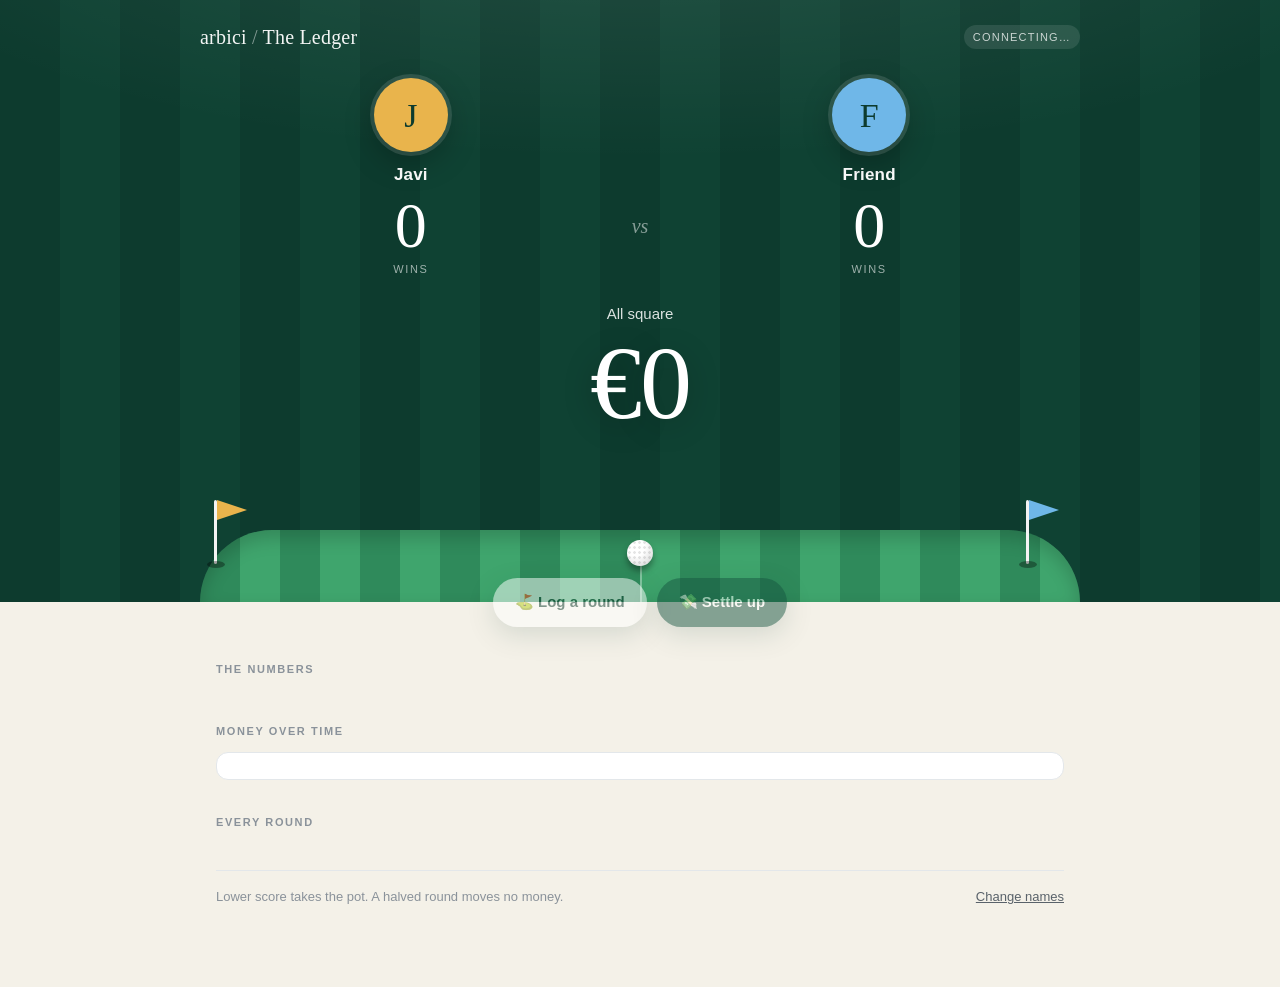
==== golf/index.html @ 24dd3344 "Add golf ledger page" ====
<!DOCTYPE html>
<html lang="en">
<head>
<meta charset="utf-8">
<meta name="viewport" content="width=device-width, initial-scale=1, viewport-fit=cover">
<meta name="theme-color" content="#0d3b2e">
<title>The Ledger</title>
<link rel="icon" href="data:image/svg+xml,<svg xmlns='http://www.w3.org/2000/svg' viewBox='0 0 100 100'><text y='.9em' font-size='90'>⛳</text></svg>">
<style>
  :root{ color-scheme: light;
    --ink:#14181b; --mid:#59626a; --light:#8a929a; --line:#e3e7ea;
    --paper:#fff; --wash:#f4f1e8;
    --green:#0d3b2e; --green2:#14533f; --fair:#2f8a5b; --fair2:#3fa56d; --sand:#e8d9a8;
    --a:#e9b44c; --adeep:#b9851c; --b:#6fb7e8; --bdeep:#2b7bb6; --halve:#9aa3ab;
    --serif:'Iowan Old Style',Palatino,Georgia,serif;
    --sans:-apple-system,BlinkMacSystemFont,'Segoe UI',Inter,Helvetica,Arial,sans-serif;
    --mono:ui-monospace,'SF Mono',Menlo,monospace; }
  *{box-sizing:border-box}
  html,body{overflow-x:hidden}
  body{margin:0;background:var(--wash);color:var(--ink);font-family:var(--sans);
       font-size:16px;line-height:1.5;-webkit-font-smoothing:antialiased}
  button{font:inherit;cursor:pointer}
  .num{font-variant-numeric:tabular-nums}

  /* ---------- hero ---------- */
  .hero{position:relative;color:#fff;overflow:hidden;
        background:
          radial-gradient(1200px 400px at 50% -120px, rgba(255,255,255,.10), transparent 70%),
          repeating-linear-gradient(90deg, var(--green) 0 60px, #0f4233 60px 120px);
        padding:22px 16px 0}
  .top{max-width:880px;margin:0 auto;display:flex;align-items:center;justify-content:space-between;gap:12px}
  .brand{font-family:var(--serif);font-size:20px;letter-spacing:.2px;opacity:.95}
  .brand a{color:inherit;text-decoration:none}
  .conn{font-size:11px;letter-spacing:1.2px;text-transform:uppercase;padding:4px 9px;border-radius:99px;
        background:rgba(255,255,255,.10);color:rgba(255,255,255,.75);white-space:nowrap}
  .conn.live::before{content:'';display:inline-block;width:7px;height:7px;border-radius:50%;
        background:#6ee7a0;margin-right:6px;vertical-align:1px;box-shadow:0 0 0 3px rgba(110,231,160,.25)}
  .conn.down{background:rgba(255,120,100,.2);color:#ffd2c8}

  .face{max-width:880px;margin:26px auto 0;display:grid;grid-template-columns:1fr auto 1fr;
        align-items:end;gap:10px;text-align:center}
  .player{position:relative;padding-bottom:6px}
  .avatar{width:74px;height:74px;border-radius:50%;margin:0 auto 10px;display:grid;place-items:center;
          font-family:var(--serif);font-size:34px;color:var(--green);position:relative;
          box-shadow:0 0 0 4px rgba(255,255,255,.12), 0 10px 30px rgba(0,0,0,.25)}
  .player.a .avatar{background:var(--a)} .player.b .avatar{background:var(--b)}
  .crown{position:absolute;top:-24px;left:50%;transform:translateX(-50%) rotate(-8deg);font-size:28px;
         filter:drop-shadow(0 3px 4px rgba(0,0,0,.3));animation:bob 2.4s ease-in-out infinite}
  @keyframes bob{50%{transform:translateX(-50%) rotate(8deg) translateY(-3px)}}
  .pname{font-weight:600;font-size:17px;letter-spacing:.2px}
  .wins{font-family:var(--serif);font-size:64px;line-height:1;margin-top:6px}
  .wins small{display:block;font-family:var(--sans);font-size:11px;letter-spacing:1.6px;
              text-transform:uppercase;opacity:.6;margin-top:6px}
  .vs{padding-bottom:40px;font-family:var(--serif);font-style:italic;opacity:.5;font-size:20px}

  .owe{max-width:880px;margin:22px auto 0;text-align:center}
  .owe .who{font-size:15px;opacity:.85}
  .owe .amt{font-family:var(--serif);font-size:clamp(56px,14vw,104px);line-height:1;margin:6px 0 4px;
            letter-spacing:-2px;text-shadow:0 6px 30px rgba(0,0,0,.25)}
  .owe .amt.a{color:var(--a)} .owe .amt.b{color:var(--b)} .owe .amt.even{color:#fff}
  .owe .quip{font-size:14px;opacity:.7;font-style:italic;min-height:21px}

  /* the fairway: ball rolls toward whoever is up on money */
  .fairway{max-width:880px;margin:26px auto 0;position:relative;height:116px}
  .strip{position:absolute;left:0;right:0;bottom:0;height:72px;border-radius:72px 72px 0 0;
         background:
           repeating-linear-gradient(90deg, var(--fair) 0 40px, var(--fair2) 40px 80px);
         box-shadow:inset 0 8px 18px rgba(0,0,0,.18)}
  .strip::after{content:'';position:absolute;left:50%;top:10px;bottom:0;width:2px;background:rgba(255,255,255,.35)}
  .flag{position:absolute;bottom:38px;width:40px;height:64px}
  .flag.a{left:14px} .flag.b{right:14px}
  .flag i{position:absolute;left:0;bottom:0;width:3px;height:64px;background:#f4f4f4;border-radius:2px}
  .flag b{position:absolute;left:3px;top:0;width:30px;height:20px;clip-path:polygon(0 0,100% 50%,0 100%);
          transform-origin:left center;animation:wave 1.6s ease-in-out infinite}
  .flag.a b{background:var(--a)} .flag.b b{background:var(--b)}
  .flag::after{content:'';position:absolute;left:-7px;bottom:-4px;width:18px;height:7px;border-radius:50%;background:rgba(0,0,0,.35)}
  @keyframes wave{50%{transform:scaleX(.8) skewY(4deg)}}
  .ball{position:absolute;bottom:36px;left:50%;width:26px;height:26px;margin-left:-13px;border-radius:50%;
        background:radial-gradient(circle at 35% 30%, #fff 0 35%, #e6e6e6 70%, #c9c9c9);
        box-shadow:0 5px 6px rgba(0,0,0,.35);
        transition:left 1.6s cubic-bezier(.2,.9,.25,1.08)}
  .ball::before{content:'';position:absolute;inset:0;border-radius:50%;
        background:radial-gradient(circle, rgba(0,0,0,.10) 1px, transparent 1.6px) 0 0/5px 5px}
  .ball.rolling{animation:spin 1.6s cubic-bezier(.2,.9,.25,1.08)}
  @keyframes spin{to{transform:rotate(var(--turn,720deg))}}

  /* ---------- body ---------- */
  .page{max-width:880px;margin:0 auto;padding:28px 16px 80px}
  .actions{display:flex;gap:10px;margin:-52px 0 26px;position:relative;z-index:2;justify-content:center;flex-wrap:wrap}
  .btn{border:0;border-radius:99px;padding:13px 22px;font-weight:600;font-size:15px;
       box-shadow:0 8px 24px rgba(13,59,46,.25);transition:transform .12s}
  .btn:active{transform:scale(.97)}
  .btn.primary{background:#fff;color:var(--green)}
  .btn.ghost{background:var(--green2);color:#fff}
  .btn:disabled{opacity:.5;cursor:default}

  h2{font-size:11px;letter-spacing:1.6px;text-transform:uppercase;color:var(--light);margin:34px 0 12px;font-weight:600}
  .tiles{display:grid;grid-template-columns:repeat(4,1fr);gap:10px}
  .tile{background:var(--paper);border:1px solid var(--line);border-radius:12px;padding:14px 14px 12px}
  .tile .k{font-size:11px;letter-spacing:1.2px;text-transform:uppercase;color:var(--light);font-weight:600}
  .tile .v{font-family:var(--serif);font-size:28px;line-height:1.15;margin-top:6px}
  .tile .s{font-size:13px;color:var(--mid);margin-top:2px}
  .dot{display:inline-block;width:9px;height:9px;border-radius:50%;margin-right:6px;vertical-align:1px}
  .dot.a{background:var(--a)} .dot.b{background:var(--b)}

  .chart{background:var(--paper);border:1px solid var(--line);border-radius:12px;padding:16px 16px 10px}
  .chart svg{display:block;width:100%;height:auto;overflow:visible}
  .chart .legend{display:flex;justify-content:space-between;font-size:12px;color:var(--mid);margin-top:6px}
  .empty{color:var(--mid);text-align:center;padding:38px 10px;font-size:15px}

  .log{list-style:none;margin:0;padding:0}
  .row{background:var(--paper);border:1px solid var(--line);border-radius:12px;margin:0 0 8px;
       display:grid;grid-template-columns:62px 1fr auto;align-items:center;gap:12px;padding:12px 14px;
       position:relative;overflow:hidden}
  .row::before{content:'';position:absolute;left:0;top:0;bottom:0;width:4px;background:var(--halve)}
  .row.wa::before{background:var(--a)} .row.wb::before{background:var(--b)}
  .row.pay{background:transparent;border-style:dashed}
  .row.pay::before{display:none}
  .date{text-align:center;line-height:1.1}
  .date b{display:block;font-family:var(--serif);font-size:24px;font-weight:400}
  .date span{font-size:11px;letter-spacing:1.2px;text-transform:uppercase;color:var(--light)}
  .mid{min-width:0}
  .course{font-weight:600;white-space:nowrap;overflow:hidden;text-overflow:ellipsis}
  .card{display:flex;gap:14px;font-size:14px;color:var(--mid);margin-top:2px;flex-wrap:wrap}
  .card .w{color:var(--ink);font-weight:600}
  .note{font-size:13px;color:var(--light);font-style:italic;margin-top:2px}
  .right{text-align:right}
  .pill{display:inline-block;font-size:12px;font-weight:700;padding:3px 10px;border-radius:99px;white-space:nowrap}
  .pill.a{background:#fbf0d6;color:var(--adeep)} .pill.b{background:#e2f1fb;color:var(--bdeep)}
  .pill.h{background:#eef0f2;color:var(--mid)}
  .del{border:0;background:none;color:var(--light);font-size:12px;padding:4px 0 0;display:block;margin-left:auto}
  .del:hover{color:#c0392b}

  .foot{margin-top:40px;padding-top:16px;border-top:1px solid var(--line);font-size:13px;color:var(--light);
        display:flex;justify-content:space-between;gap:12px;flex-wrap:wrap}
  .foot button{border:0;background:none;color:var(--mid);text-decoration:underline;padding:0}
  .shout{background:#fff1ee;border:1px solid #f3c2b8;color:#8a2a17;border-radius:10px;padding:12px 14px;
         margin:0 0 18px;font-size:14px}

  /* ---------- dialogs ---------- */
  dialog{border:0;border-radius:18px;padding:0;width:min(440px,calc(100vw - 32px));
         box-shadow:0 30px 80px rgba(0,0,0,.35)}
  dialog::backdrop{background:rgba(8,30,23,.55);backdrop-filter:blur(3px)}
  .dlg{padding:22px 20px 18px}
  .dlg h3{font-family:var(--serif);font-weight:400;font-size:26px;margin:0 0 16px}
  label{display:block;font-size:12px;letter-spacing:1px;text-transform:uppercase;color:var(--mid);font-weight:600;margin:0 0 5px}
  input,select{width:100%;font:inherit;font-size:16px;padding:10px 12px;border:1px solid var(--line);
         border-radius:10px;background:#fafafa;color:var(--ink)}
  input:focus,select:focus{outline:2px solid var(--fair);outline-offset:1px;background:#fff}
  .f{margin:0 0 14px}
  .two{display:grid;grid-template-columns:1fr 1fr;gap:10px}
  .seg{display:grid;grid-template-columns:1fr 1fr 1fr;gap:6px}
  .seg button{border:1px solid var(--line);background:#fafafa;border-radius:10px;padding:10px 6px;font-size:14px;
              font-weight:600;color:var(--mid);white-space:nowrap;overflow:hidden;text-overflow:ellipsis}
  .seg button.on.a{background:var(--a);border-color:var(--a);color:var(--green)}
  .seg button.on.b{background:var(--b);border-color:var(--b);color:var(--green)}
  .seg button.on.h{background:var(--halve);border-color:var(--halve);color:#fff}
  .seg.two2{grid-template-columns:1fr 1fr}
  .hint{font-size:12px;color:var(--light);margin-top:5px}
  .row2{display:flex;gap:10px;justify-content:flex-end;margin-top:6px}
  .row2 .btn{box-shadow:none}
  .btn.go{background:var(--green);color:#fff}
  .btn.cancel{background:#eef0f2;color:var(--mid)}

  /* confetti */
  .confetti{position:fixed;inset:0;pointer-events:none;overflow:hidden;z-index:99}
  .confetti i{position:absolute;top:-20px;width:9px;height:14px;border-radius:2px;opacity:.95;
              animation:fall linear forwards}
  @keyframes fall{to{transform:translate3d(var(--dx),110vh,0) rotate(var(--r));opacity:1}}

  @media (max-width:640px){
    .tiles{grid-template-columns:1fr 1fr}
    .wins{font-size:52px}
    .avatar{width:62px;height:62px;font-size:28px}
    .vs{padding-bottom:34px}
    .row{grid-template-columns:48px 1fr auto;gap:10px;padding:11px 12px}
    .date b{font-size:20px}
  }
  @media (prefers-reduced-motion:reduce){
    *{animation:none!important;transition:none!important}
  }
</style>
</head>
<body>

<header class="hero">
  <div class="top">
    <div class="brand"><a href="../">arbici</a> <span style="opacity:.5">/</span> The Ledger</div>
    <div class="conn" id="conn">connecting…</div>
  </div>

  <div class="face">
    <div class="player a">
      <div class="avatar"><span id="ia">J</span></div>
      <div class="pname" id="na">Javi</div>
      <div class="wins num" id="wa">0<small>wins</small></div>
    </div>
    <div class="vs">vs</div>
    <div class="player b">
      <div class="avatar"><span id="ib">F</span></div>
      <div class="pname" id="nb">Friend</div>
      <div class="wins num" id="wb">0<small>wins</small></div>
    </div>
  </div>

  <div class="owe">
    <div class="who" id="owewho">All square</div>
    <div class="amt num even" id="oweamt">€0</div>
    <div class="quip" id="quip"></div>
  </div>

  <div class="fairway" aria-hidden="true">
    <div class="strip"></div>
    <div class="flag a"><i></i><b></b></div>
    <div class="flag b"><i></i><b></b></div>
    <div class="ball" id="ball"></div>
  </div>
</header>

<main class="page">
  <div class="actions">
    <button class="btn primary" id="addgame" disabled>⛳ Log a round</button>
    <button class="btn ghost" id="settleup" disabled>💸 Settle up</button>
  </div>

  <div id="shoutslot"></div>

  <h2>The numbers</h2>
  <div class="tiles" id="tiles"></div>

  <h2>Money over time</h2>
  <div class="chart" id="chart"></div>

  <h2>Every round</h2>
  <ul class="log" id="log"></ul>

  <div class="foot">
    <span id="footnote">Lower score takes the pot. A halved round moves no money.</span>
    <button id="editnames" disabled>Change names</button>
  </div>
</main>

<!-- log a round -->
<dialog id="dgame">
  <form class="dlg" method="dialog" id="fgame">
    <h3>Log a round</h3>
    <div class="two f">
      <div><label for="gdate">Date</label><input type="date" id="gdate" required></div>
      <div><label for="gstake">Stake €</label><input type="number" id="gstake" min="0" step="1" inputmode="decimal" placeholder="20"></div>
    </div>
    <div class="f"><label for="gcourse">Course</label><input id="gcourse" maxlength="60" placeholder="Where did it happen?"></div>
    <div class="two f">
      <div><label for="gsa" class="lna">Javi</label><input type="number" id="gsa" min="1" max="200" inputmode="numeric" placeholder="strokes"></div>
      <div><label for="gsb" class="lnb">Friend</label><input type="number" id="gsb" min="1" max="200" inputmode="numeric" placeholder="strokes"></div>
    </div>
    <div class="f">
      <label>Who took the money</label>
      <div class="seg" id="gwin">
        <button type="button" data-w="a" class="a lna">Javi</button>
        <button type="button" data-w="h" class="h">Halved</button>
        <button type="button" data-w="b" class="b lnb">Friend</button>
      </div>
      <div class="hint">Picked from the scores. Tap to override for match play or a side bet.</div>
    </div>
    <div class="f"><label for="gnote">Trash talk (optional)</label><input id="gnote" maxlength="120" placeholder="Three-putted the 18th. Twice."></div>
    <div class="row2">
      <button type="button" class="btn cancel" data-close>Cancel</button>
      <button type="submit" class="btn go">Save round</button>
    </div>
  </form>
</dialog>

<!-- settle up -->
<dialog id="dpay">
  <form class="dlg" method="dialog" id="fpay">
    <h3>Settle up</h3>
    <div class="f">
      <label>Who paid</label>
      <div class="seg two2" id="pfrom">
        <button type="button" data-w="a" class="a lna">Javi</button>
        <button type="button" data-w="b" class="b lnb">Friend</button>
      </div>
    </div>
    <div class="two f">
      <div><label for="pamt">Amount €</label><input type="number" id="pamt" min="1" step="1" inputmode="decimal" required></div>
      <div><label for="pdate">Date</label><input type="date" id="pdate" required></div>
    </div>
    <div class="row2">
      <button type="button" class="btn cancel" data-close>Cancel</button>
      <button type="submit" class="btn go">Record payment</button>
    </div>
  </form>
</dialog>

<!-- names -->
<dialog id="dnames">
  <form class="dlg" method="dialog" id="fnames">
    <h3>Who's playing</h3>
    <div class="two f">
      <div><label for="xna"><span class="dot a"></span>Gold</label><input id="xna" maxlength="16" required></div>
      <div><label for="xnb"><span class="dot b"></span>Blue</label><input id="xnb" maxlength="16" required></div>
    </div>
    <div class="row2">
      <button type="button" class="btn cancel" data-close>Cancel</button>
      <button type="submit" class="btn go">Save</button>
    </div>
  </form>
</dialog>

<script type="module">
// Shared state lives at /golf in the same Firebase project as the Queensland pages:
//   golf/players = { a: "Javi", b: "..." }
//   golf/entries/<id> = { type:"game", date, course, sa, sb, winner:"a"|"b"|"h", stake, note, created }
//                     | { type:"pay",  date, from:"a"|"b", amount, created }
// Open with ?demo to see the page filled with sample rounds (nothing is saved).
import { connect } from '../queensland/firebase-config.js';

const $ = id => document.getElementById(id);
const DEMO = new URLSearchParams(location.search).has('demo');
let db = null, api = null;
let players = { a: 'Javi', b: 'Friend' };
let entries = {};
let lastBalance = null;

const eur = n => '€' + Math.round(Math.abs(n)).toLocaleString('de-DE');
const esc = s => String(s ?? '').replace(/[&<>"']/g, c => ({'&':'&amp;','<':'&lt;','>':'&gt;','"':'&quot;',"'":'&#39;'}[c]));
const other = k => k === 'a' ? 'b' : 'a';
const today = () => new Date().toISOString().slice(0, 10);
const nm = k => players[k] || (k === 'a' ? 'Gold' : 'Blue');

// ---------- derived numbers ----------
function crunch() {
  const list = Object.entries(entries).map(([id, e]) => ({ id, ...e }))
    .sort((x, y) => (x.date || '').localeCompare(y.date || '') || (x.created || 0) - (y.created || 0));
  let bal = 0;                              // > 0 means b owes a
  const series = [0];
  const s = { list, wins: { a: 0, b: 0 }, halves: 0, games: 0, won: { a: 0, b: 0 },
              best: { a: null, b: null }, strokes: { a: [], b: [] }, pot: null, streak: null, bigStreak: null };
  let run = null;
  for (const e of list) {
    if (e.type === 'pay') {
      bal += e.from === 'a' ? +e.amount : -e.amount;
    } else {
      s.games++;
      const st = +e.stake || 0;
      if (e.winner === 'a' || e.winner === 'b') {
        s.wins[e.winner]++;
        s.won[e.winner] += st;
        bal += e.winner === 'a' ? st : -st;
        run = run && run.k === e.winner ? { k: e.winner, n: run.n + 1 } : { k: e.winner, n: 1 };
        if (!s.bigStreak || run.n > s.bigStreak.n) s.bigStreak = { ...run };
        if (!s.pot || st > s.pot.stake) s.pot = e;
      } else {
        s.halves++;
        run = null;
      }
      for (const k of ['a', 'b']) {
        const v = +e['s' + k];
        if (v > 0) { s.strokes[k].push(v); if (s.best[k] === null || v < s.best[k]) s.best[k] = v; }
      }
    }
    e._bal = bal;
    series.push(bal);
  }
  s.streak = run;
  s.balance = bal;
  s.series = series;
  return s;
}

// ---------- quips ----------
function quip(s) {
  const up = s.balance > 0 ? 'a' : s.balance < 0 ? 'b' : null;
  if (!s.games) return 'No rounds yet. Somebody book a tee time.';
  if (!up) return 'Dead even. The next round is for everything.';
  const w = nm(up), l = nm(other(up)), amt = Math.abs(s.balance);
  const pick = [
    s.streak && s.streak.n >= 3 && `${nm(s.streak.k)} has won ${s.streak.n} in a row. Somebody stop this.`,
    amt >= 100 && `${l}, that is a lot of range balls.`,
    amt >= 50 && `${w} is ordering the expensive beer.`,
    s.streak && s.streak.k !== up && `${nm(s.streak.k)} is clawing it back.`,
    `${l} buys the first round at the clubhouse.`,
  ].filter(Boolean);
  return pick[0];
}

// ---------- paint ----------
function paint() {
  const s = crunch();
  for (const k of ['a', 'b']) {
    $('n' + k).textContent = nm(k);
    $('i' + k).textContent = (nm(k)[0] || '?').toUpperCase();
    $('w' + k).innerHTML = s.wins[k] + '<small>wins</small>';
    document.querySelectorAll('.ln' + k).forEach(el => el.textContent = nm(k));
    const av = document.querySelector('.player.' + k + ' .avatar');
    const lead = s.wins[k] > s.wins[other(k)];
    let c = av.querySelector('.crown');
    if (lead && !c) av.insertAdjacentHTML('beforeend', '<span class="crown">👑</span>');
    if (!lead && c) c.remove();
  }

  // money headline
  const amt = $('oweamt'), who = $('owewho');
  if (s.balance === 0) { who.textContent = s.games ? 'All square' : 'Nothing on the table yet'; amt.className = 'amt num even'; amt.textContent = '€0'; }
  else {
    const up = s.balance > 0 ? 'a' : 'b';
    who.innerHTML = `<b>${esc(nm(other(up)))}</b> owes <b>${esc(nm(up))}</b>`;
    amt.className = 'amt num ' + up;
    countTo(amt, lastBalance === null ? 0 : Math.abs(lastBalance), Math.abs(s.balance));
  }
  $('quip').textContent = quip(s);

  // ball: toward the flag of whoever is up, scaled to the biggest swing so far
  const scale = Math.max(50, ...s.series.map(Math.abs));
  const pct = 50 - 42 * Math.max(-1, Math.min(1, s.balance / scale));
  const ball = $('ball');
  const prevLeft = parseFloat(ball.style.left || '50');
  if (Math.abs(prevLeft - pct) > .5) {
    ball.style.setProperty('--turn', (pct < prevLeft ? -1 : 1) * Math.round(Math.abs(pct - prevLeft) * 18) + 'deg');
    ball.classList.remove('rolling'); void ball.offsetWidth; ball.classList.add('rolling');
  }
  requestAnimationFrame(() => { ball.style.left = pct + '%'; });

  paintTiles(s);
  paintChart(s);
  paintLog(s);
  lastBalance = s.balance;
}

function countTo(el, from, to) {
  const t0 = performance.now(), d = 900;
  const step = t => {
    const p = Math.min(1, (t - t0) / d), e = 1 - Math.pow(1 - p, 3);
    el.textContent = eur(from + (to - from) * e);
    if (p < 1) requestAnimationFrame(step);
  };
  requestAnimationFrame(step);
}

function paintTiles(s) {
  const avg = k => s.strokes[k].length ? (s.strokes[k].reduce((x, y) => x + y, 0) / s.strokes[k].length).toFixed(1) : '·';
  const streak = s.streak
    ? `<span class="dot ${s.streak.k}"></span>${s.streak.n}${s.streak.n >= 3 ? ' 🔥' : ''}`
    : '·';
  const tiles = [
    ['Rounds', s.games, `${s.halves} halved`],
    ['Record', `${s.wins.a} - ${s.wins.b}`, `${esc(nm('a'))} first`],
    ['Hot streak', streak, s.streak ? `${esc(nm(s.streak.k))} in a row` : 'nobody on a run'],
    ['Biggest pot', s.pot ? eur(s.pot.stake) : '·', s.pot ? `${esc(nm(s.pot.winner))}, ${esc(s.pot.course || fmtDate(s.pot.date))}` : 'no money moved yet'],
    ['Best round', `<span class="dot a"></span>${s.best.a ?? '·'}`, `${esc(nm('a'))}, avg ${avg('a')}`],
    ['Best round', `<span class="dot b"></span>${s.best.b ?? '·'}`, `${esc(nm('b'))}, avg ${avg('b')}`],
    ['Won in total', `<span class="dot a"></span>${eur(s.won.a)}`, `by ${esc(nm('a'))}`],
    ['Won in total', `<span class="dot b"></span>${eur(s.won.b)}`, `by ${esc(nm('b'))}`],
  ];
  $('tiles').innerHTML = tiles.map(([k, v, sub]) =>
    `<div class="tile"><div class="k">${k}</div><div class="v num">${v}</div><div class="s">${sub}</div></div>`).join('');
}

function paintChart(s) {
  const box = $('chart');
  if (s.series.length < 2) { box.innerHTML = '<div class="empty">The line appears after the first round.</div>'; return; }
  const W = 600, H = 200, P = 8;
  const max = Math.max(20, ...s.series.map(Math.abs));
  const x = i => P + (W - 2 * P) * i / (s.series.length - 1);
  const y = v => H / 2 - (H / 2 - P) * v / max;
  const pts = s.series.map((v, i) => [x(i), y(v)]);
  const line = pts.map((p, i) => (i ? 'L' : 'M') + p[0].toFixed(1) + ' ' + p[1].toFixed(1)).join(' ');
  const area = `${line} L${x(s.series.length - 1)} ${H / 2} L${x(0)} ${H / 2} Z`;
  const last = pts[pts.length - 1];
  const dots = pts.slice(1).map((p, i) => {
    const e = s.list[i];
    const c = e.type === 'pay' ? '#fff' : e.winner === 'a' ? 'var(--a)' : e.winner === 'b' ? 'var(--b)' : 'var(--halve)';
    return `<circle cx="${p[0]}" cy="${p[1]}" r="3.5" fill="${c}" stroke="var(--green)" stroke-width="1.2" vector-effect="non-scaling-stroke"><title>${esc(fmtDate(e.date))}: ${s.series[i + 1] === 0 ? 'even' : esc(nm(s.series[i + 1] > 0 ? 'a' : 'b')) + ' up ' + eur(s.series[i + 1])}</title></circle>`;
  }).join('');
  box.innerHTML = `
    <svg viewBox="0 0 ${W} ${H}" role="img" aria-label="Running balance after each round">
      <defs>
        <clipPath id="up"><rect x="0" y="0" width="${W}" height="${H / 2}"/></clipPath>
        <clipPath id="dn"><rect x="0" y="${H / 2}" width="${W}" height="${H / 2}"/></clipPath>
        <linearGradient id="ga" x1="0" y1="0" x2="0" y2="1"><stop offset="0" stop-color="#e9b44c" stop-opacity=".55"/><stop offset="1" stop-color="#e9b44c" stop-opacity=".05"/></linearGradient>
        <linearGradient id="gb" x1="0" y1="1" x2="0" y2="0"><stop offset="0" stop-color="#6fb7e8" stop-opacity=".55"/><stop offset="1" stop-color="#6fb7e8" stop-opacity=".05"/></linearGradient>
      </defs>
      <line x1="0" x2="${W}" y1="${H / 2}" y2="${H / 2}" stroke="#d5dadd" stroke-dasharray="4 4" vector-effect="non-scaling-stroke"/>
      <path d="${area}" fill="url(#ga)" clip-path="url(#up)"/>
      <path d="${area}" fill="url(#gb)" clip-path="url(#dn)"/>
      <path d="${line}" fill="none" stroke="var(--green)" stroke-width="2.2" stroke-linejoin="round" vector-effect="non-scaling-stroke"/>
      ${dots}
      <circle cx="${last[0]}" cy="${last[1]}" r="6" fill="none" stroke="var(--green)" stroke-width="1.5" vector-effect="non-scaling-stroke" opacity=".4"/>
    </svg>
    <div class="legend"><span><span class="dot a"></span>above the line, ${esc(nm('a'))} is up</span><span><span class="dot b"></span>below, ${esc(nm('b'))} is up</span></div>`;
}

function fmtDate(d) {
  if (!d) return '';
  const dt = new Date(d + 'T12:00:00');
  return dt.toLocaleDateString('en-GB', { day: 'numeric', month: 'short', year: 'numeric' });
}

function paintLog(s) {
  const log = $('log');
  if (!s.list.length) { log.innerHTML = '<li class="empty">No rounds logged. Tap “Log a round” after your next game.</li>'; return; }
  log.innerHTML = s.list.slice().reverse().map(e => {
    const dt = new Date((e.date || today()) + 'T12:00:00');
    const date = `<div class="date"><b>${dt.getDate()}</b><span>${dt.toLocaleDateString('en-GB', { month: 'short' })} ${String(dt.getFullYear()).slice(2)}</span></div>`;
    const del = db || DEMO ? `<button class="del" data-del="${esc(e.id)}">remove</button>` : '';
    if (e.type === 'pay') {
      return `<li class="row pay">${date}<div class="mid"><div class="course">💸 ${esc(nm(e.from))} paid ${esc(nm(other(e.from)))}</div>
        <div class="card">Balance after: ${e._bal === 0 ? 'all square' : esc(nm(e._bal > 0 ? 'a' : 'b')) + ' up ' + eur(e._bal)}</div></div>
        <div class="right"><span class="pill h">${eur(e.amount)}</span>${del}</div></li>`;
    }
    const w = e.winner, st = +e.stake || 0;
    const sc = k => e['s' + k] ? `<span class="${w === k ? 'w' : ''}">${esc(nm(k))} ${esc(e['s' + k])}</span>` : '';
    const pill = w === 'h' ? '<span class="pill h">Halved</span>'
      : `<span class="pill ${w}">${esc(nm(w))}${st ? ' +' + eur(st) : ''}</span>`;
    return `<li class="row w${w}">${date}<div class="mid"><div class="course">${esc(e.course || 'Somewhere green')}</div>
      <div class="card">${sc('a')}${sc('b')}</div>${e.note ? `<div class="note">“${esc(e.note)}”</div>` : ''}</div>
      <div class="right">${pill}${del}</div></li>`;
  }).join('');
}

// ---------- confetti ----------
function confetti(k) {
  if (matchMedia('(prefers-reduced-motion: reduce)').matches) return;
  const box = document.createElement('div');
  box.className = 'confetti';
  const cols = k === 'a' ? ['#e9b44c', '#f6d58e', '#fff', '#2f8a5b'] : ['#6fb7e8', '#bfe0f6', '#fff', '#2f8a5b'];
  for (let i = 0; i < 90; i++) {
    const c = document.createElement('i');
    c.style.left = Math.random() * 100 + 'vw';
    c.style.background = cols[i % cols.length];
    c.style.setProperty('--dx', (Math.random() * 200 - 100) + 'px');
    c.style.setProperty('--r', (Math.random() * 900 - 450) + 'deg');
    c.style.animationDuration = 1.8 + Math.random() * 1.6 + 's';
    c.style.animationDelay = Math.random() * .4 + 's';
    box.appendChild(c);
  }
  document.body.appendChild(box);
  setTimeout(() => box.remove(), 4200);
}

// ---------- writes ----------
function isDenied(e) {
  const c = ((e && (e.code || e.message)) || '').toString().toUpperCase();
  return c.includes('PERMISSION') || c.includes('DENIED');
}
function shout(msg) {
  $('shoutslot').innerHTML = msg ? `<div class="shout">${esc(msg)}</div>` : '';
}
async function write(path, value) {
  if (DEMO) {
    const [, id] = path.split('/');
    if (path === 'players') players = value;
    else if (value === null) delete entries[id];
    else entries[id] = value;
    paint();
    return true;
  }
  if (!db) return false;
  try { await api.set(api.ref(db, 'golf/' + path), value); shout(''); return true; }
  catch (e) {
    shout(isDenied(e)
      ? 'Not saved: the database refused it. The Firebase rules need read and write on /golf.'
      : 'Not saved: no connection to the database. Try again in a moment.');
    return false;
  }
}
const newId = () => DEMO ? 'd' + Date.now() : api.push(api.ref(db, 'golf/entries')).key;

// ---------- dialogs ----------
document.querySelectorAll('[data-close]').forEach(b => b.addEventListener('click', () => b.closest('dialog').close()));

let gWin = 'h', gTouched = false;
function setSeg(seg, v) { seg.querySelectorAll('button').forEach(b => b.classList.toggle('on', b.dataset.w === v)); }
function autoWin() {
  if (gTouched) return;
  const a = +$('gsa').value, b = +$('gsb').value;
  gWin = a && b ? (a < b ? 'a' : b < a ? 'b' : 'h') : gWin;
  setSeg($('gwin'), gWin);
}
$('gsa').addEventListener('input', autoWin);
$('gsb').addEventListener('input', autoWin);
$('gwin').addEventListener('click', e => { const b = e.target.closest('button'); if (!b) return; gWin = b.dataset.w; gTouched = true; setSeg($('gwin'), gWin); });

$('addgame').addEventListener('click', () => {
  const lastStake = crunch().list.filter(e => e.type === 'game').pop()?.stake;
  $('fgame').reset(); $('gdate').value = today(); $('gstake').value = lastStake ?? '';
  const lastCourse = crunch().list.filter(e => e.type === 'game').pop()?.course;
  $('gcourse').value = lastCourse || '';
  gWin = 'h'; gTouched = false; setSeg($('gwin'), gWin);
  $('dgame').showModal();
});
$('fgame').addEventListener('submit', async ev => {
  ev.preventDefault();
  const e = { type: 'game', date: $('gdate').value || today(), course: $('gcourse').value.trim(),
              winner: gWin, stake: Math.max(0, +$('gstake').value || 0), note: $('gnote').value.trim(),
              created: Date.now() };
  if (+$('gsa').value) e.sa = +$('gsa').value;
  if (+$('gsb').value) e.sb = +$('gsb').value;
  if (await write('entries/' + newId(), e)) { $('dgame').close(); if (e.winner !== 'h') confetti(e.winner); }
});

let pFrom = 'b';
$('pfrom').addEventListener('click', e => { const b = e.target.closest('button'); if (!b) return; pFrom = b.dataset.w; setSeg($('pfrom'), pFrom); });
$('settleup').addEventListener('click', () => {
  const bal = crunch().balance;
  pFrom = bal < 0 ? 'a' : 'b'; setSeg($('pfrom'), pFrom);
  $('pamt').value = bal ? Math.abs(bal) : ''; $('pdate').value = today();
  $('dpay').showModal();
});
$('fpay').addEventListener('submit', async ev => {
  ev.preventDefault();
  const amount = +$('pamt').value;
  if (!(amount > 0)) return;
  const e = { type: 'pay', date: $('pdate').value || today(), from: pFrom, amount, created: Date.now() };
  if (await write('entries/' + newId(), e)) $('dpay').close();
});

$('editnames').addEventListener('click', () => { $('xna').value = players.a; $('xnb').value = players.b; $('dnames').showModal(); });
$('fnames').addEventListener('submit', async ev => {
  ev.preventDefault();
  const p = { a: $('xna').value.trim() || 'Gold', b: $('xnb').value.trim() || 'Blue' };
  if (await write('players', p)) $('dnames').close();
});

$('log').addEventListener('click', async e => {
  const b = e.target.closest('[data-del]'); if (!b) return;
  if (confirm('Remove this entry for both of you?')) await write('entries/' + b.dataset.del, null);
});

// ---------- boot ----------
function ready(label, kind) {
  $('conn').textContent = label; $('conn').className = 'conn ' + kind;
  const on = kind === 'live';
  ['addgame', 'settleup', 'editnames'].forEach(id => $(id).disabled = !on);
}

if (DEMO) {
  players = { a: 'Javi', b: 'Marco' };
  const d = (date, course, sa, sb, stake, note) => ({ type: 'game', date, course, sa, sb, stake, note,
    winner: sa < sb ? 'a' : sb < sa ? 'b' : 'h', created: Date.parse(date) });
  entries = {
    g1: d('2026-04-12', 'Golfclub Wannsee', 94, 99, 20, 'Beginner’s luck, apparently.'),
    g2: d('2026-04-26', 'Berliner GC Stolper Heide', 97, 92, 20),
    g3: d('2026-05-10', 'Golfclub Wannsee', 91, 91, 20, 'Nobody wanted to putt.'),
    g4: d('2026-05-31', 'Motzener See', 89, 95, 30),
    g5: d('2026-06-14', 'Motzener See', 90, 93, 30, 'Lost four balls in the lake. Still won.'),
    p1: { type: 'pay', date: '2026-06-20', from: 'b', amount: 40, created: Date.parse('2026-06-20') },
    g6: d('2026-07-05', 'Golfclub Wannsee', 96, 90, 25),
    g7: d('2026-08-02', 'Bad Saarow Faldo', 88, 94, 50, 'Birdie on 17. Unbearable afterwards.'),
    g8: d('2026-08-30', 'Golfclub Wannsee', 87, 92, 25),
    g9: d('2026-09-20', 'Motzener See', 90, 96, 25),
  };
  ready('demo, not saving', 'down');
  ['addgame', 'settleup', 'editnames'].forEach(id => $(id).disabled = false);
  paint();
} else {
  paint();
  const c = await connect();
  if (!c) { ready('offline', 'down'); shout('Could not reach the database, so nothing can be saved right now.'); }
  else {
    ({ db, api } = c);
    api.onValue(api.ref(db, 'golf'), snap => {
      const v = snap.val() || {};
      players = { a: 'Javi', b: 'Friend', ...(v.players || {}) };
      entries = v.entries || {};
      ready('live', 'live');
      paint();
    }, err => {
      ready('not connected', 'down');
      shout(isDenied(err)
        ? 'The database is refusing to share /golf. The Firebase rules need read and write on /golf.'
        : 'Lost the connection to the database.');
    });
  }
}
</script>
</body>
</html>
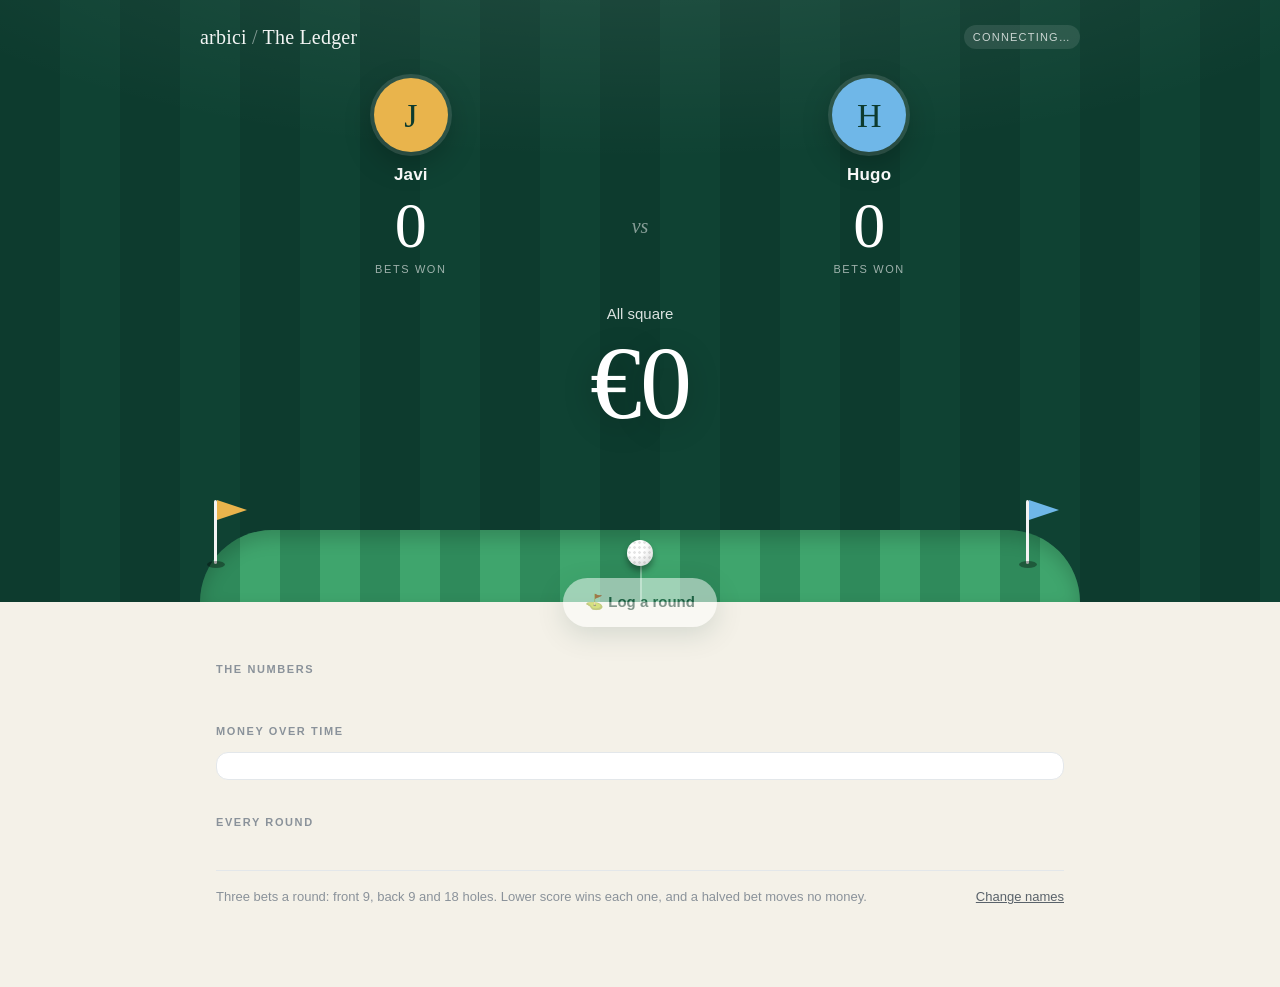
==== commit a21cccdd: "Golf ledger: three bets per round (front 9, back 9, 18), Hugo, no settle up Co-Authored-By: Claude O" ====
--- a/golf/index.html
+++ b/golf/index.html
@@ -109,26 +109,31 @@
   .empty{color:var(--mid);text-align:center;padding:38px 10px;font-size:15px}
 
   .log{list-style:none;margin:0;padding:0}
-  .row{background:var(--paper);border:1px solid var(--line);border-radius:12px;margin:0 0 8px;
-       display:grid;grid-template-columns:62px 1fr auto;align-items:center;gap:12px;padding:12px 14px;
+  .row{background:var(--paper);border:1px solid var(--line);border-radius:12px;margin:0 0 10px;
+       display:grid;grid-template-columns:56px 1fr;gap:12px;padding:14px 14px 12px;
        position:relative;overflow:hidden}
   .row::before{content:'';position:absolute;left:0;top:0;bottom:0;width:4px;background:var(--halve)}
   .row.wa::before{background:var(--a)} .row.wb::before{background:var(--b)}
-  .row.pay{background:transparent;border-style:dashed}
-  .row.pay::before{display:none}
-  .date{text-align:center;line-height:1.1}
-  .date b{display:block;font-family:var(--serif);font-size:24px;font-weight:400}
+  .date{text-align:center;line-height:1.1;padding-top:2px}
+  .date b{display:block;font-family:var(--serif);font-size:26px;font-weight:400}
   .date span{font-size:11px;letter-spacing:1.2px;text-transform:uppercase;color:var(--light)}
   .mid{min-width:0}
+  .head{display:flex;align-items:center;justify-content:space-between;gap:10px}
   .course{font-weight:600;white-space:nowrap;overflow:hidden;text-overflow:ellipsis}
-  .card{display:flex;gap:14px;font-size:14px;color:var(--mid);margin-top:2px;flex-wrap:wrap}
-  .card .w{color:var(--ink);font-weight:600}
-  .note{font-size:13px;color:var(--light);font-style:italic;margin-top:2px}
-  .right{text-align:right}
   .pill{display:inline-block;font-size:12px;font-weight:700;padding:3px 10px;border-radius:99px;white-space:nowrap}
   .pill.a{background:#fbf0d6;color:var(--adeep)} .pill.b{background:#e2f1fb;color:var(--bdeep)}
   .pill.h{background:#eef0f2;color:var(--mid)}
-  .del{border:0;background:none;color:var(--light);font-size:12px;padding:4px 0 0;display:block;margin-left:auto}
+  .bets{display:grid;grid-template-columns:repeat(3,1fr);gap:6px;margin-top:10px}
+  .bet{border-radius:9px;padding:7px 9px 6px;background:#f3f4f5;border-top:3px solid var(--halve);min-width:0}
+  .bet.a{background:#fdf6e6;border-top-color:var(--a)} .bet.b{background:#ecf6fd;border-top-color:var(--b)}
+  .bet .lbl{font-size:10px;letter-spacing:1.2px;text-transform:uppercase;color:var(--light);font-weight:700}
+  .bet .who{font-weight:700;font-size:14px;white-space:nowrap;overflow:hidden;text-overflow:ellipsis}
+  .bet.a .who{color:var(--adeep)} .bet.b .who{color:var(--bdeep)} .bet.h .who{color:var(--mid)}
+  .bet .sc{font-size:12px;color:var(--mid)}
+  .bet .sc b{color:var(--ink)}
+  .tail{display:flex;justify-content:space-between;align-items:baseline;gap:10px;margin-top:6px}
+  .note{font-size:13px;color:var(--light);font-style:italic;min-width:0}
+  .del{border:0;background:none;color:var(--light);font-size:12px;padding:0;margin-left:auto;flex:none}
   .del:hover{color:#c0392b}
 
   .foot{margin-top:40px;padding-top:16px;border-top:1px solid var(--line);font-size:13px;color:var(--light);
@@ -138,25 +143,28 @@
          margin:0 0 18px;font-size:14px}
 
   /* ---------- dialogs ---------- */
-  dialog{border:0;border-radius:18px;padding:0;width:min(440px,calc(100vw - 32px));
+  dialog{border:0;border-radius:18px;padding:0;width:min(460px,calc(100vw - 24px));
          box-shadow:0 30px 80px rgba(0,0,0,.35)}
   dialog::backdrop{background:rgba(8,30,23,.55);backdrop-filter:blur(3px)}
-  .dlg{padding:22px 20px 18px}
+  .dlg{padding:22px 18px 18px}
   .dlg h3{font-family:var(--serif);font-weight:400;font-size:26px;margin:0 0 16px}
-  label{display:block;font-size:12px;letter-spacing:1px;text-transform:uppercase;color:var(--mid);font-weight:600;margin:0 0 5px}
-  input,select{width:100%;font:inherit;font-size:16px;padding:10px 12px;border:1px solid var(--line);
+  label,.lab{display:block;font-size:12px;letter-spacing:1px;text-transform:uppercase;color:var(--mid);font-weight:600;margin:0 0 5px}
+  input{width:100%;font:inherit;font-size:16px;padding:10px 12px;border:1px solid var(--line);
          border-radius:10px;background:#fafafa;color:var(--ink)}
-  input:focus,select:focus{outline:2px solid var(--fair);outline-offset:1px;background:#fff}
+  input:focus{outline:2px solid var(--fair);outline-offset:1px;background:#fff}
+  input[readonly]{background:#eef0f2;color:var(--mid)}
   .f{margin:0 0 14px}
   .two{display:grid;grid-template-columns:1fr 1fr;gap:10px}
-  .seg{display:grid;grid-template-columns:1fr 1fr 1fr;gap:6px}
-  .seg button{border:1px solid var(--line);background:#fafafa;border-radius:10px;padding:10px 6px;font-size:14px;
-              font-weight:600;color:var(--mid);white-space:nowrap;overflow:hidden;text-overflow:ellipsis}
-  .seg button.on.a{background:var(--a);border-color:var(--a);color:var(--green)}
-  .seg button.on.b{background:var(--b);border-color:var(--b);color:var(--green)}
-  .seg button.on.h{background:var(--halve);border-color:var(--halve);color:#fff}
-  .seg.two2{grid-template-columns:1fr 1fr}
-  .hint{font-size:12px;color:var(--light);margin-top:5px}
+  .sheet{display:grid;grid-template-columns:62px 1fr 1fr 92px;gap:6px;align-items:center}
+  .sheet .lab{margin:0;font-size:11px}
+  .sheet .colh{text-align:center;white-space:nowrap;overflow:hidden;text-overflow:ellipsis}
+  .sheet input{text-align:center;padding:10px 4px}
+  .chip{border:1px solid var(--line);background:#fafafa;border-radius:10px;padding:10px 4px;font-size:13px;
+        font-weight:700;color:var(--mid);white-space:nowrap;overflow:hidden;text-overflow:ellipsis}
+  .chip.a{background:var(--a);border-color:var(--a);color:var(--green)}
+  .chip.b{background:var(--b);border-color:var(--b);color:var(--green)}
+  .chip.h{background:var(--halve);border-color:var(--halve);color:#fff}
+  .hint{font-size:12px;color:var(--light);margin-top:8px}
   .row2{display:flex;gap:10px;justify-content:flex-end;margin-top:6px}
   .row2 .btn{box-shadow:none}
   .btn.go{background:var(--green);color:#fff}
@@ -173,8 +181,10 @@
     .wins{font-size:52px}
     .avatar{width:62px;height:62px;font-size:28px}
     .vs{padding-bottom:34px}
-    .row{grid-template-columns:48px 1fr auto;gap:10px;padding:11px 12px}
-    .date b{font-size:20px}
+    .row{grid-template-columns:1fr;gap:0;padding:12px 12px 10px 16px}
+    .date{display:flex;gap:6px;align-items:baseline;text-align:left;padding:0 0 4px}
+    .date b{font-size:15px;font-family:var(--sans);font-weight:600;color:var(--mid)}
+    .sheet{grid-template-columns:56px 1fr 1fr 80px}
   }
   @media (prefers-reduced-motion:reduce){
     *{animation:none!important;transition:none!important}
@@ -193,13 +203,13 @@
     <div class="player a">
       <div class="avatar"><span id="ia">J</span></div>
       <div class="pname" id="na">Javi</div>
-      <div class="wins num" id="wa">0<small>wins</small></div>
+      <div class="wins num" id="wa">0<small>bets won</small></div>
     </div>
     <div class="vs">vs</div>
     <div class="player b">
-      <div class="avatar"><span id="ib">F</span></div>
-      <div class="pname" id="nb">Friend</div>
-      <div class="wins num" id="wb">0<small>wins</small></div>
+      <div class="avatar"><span id="ib">H</span></div>
+      <div class="pname" id="nb">Hugo</div>
+      <div class="wins num" id="wb">0<small>bets won</small></div>
     </div>
   </div>
 
@@ -220,7 +230,6 @@
 <main class="page">
   <div class="actions">
     <button class="btn primary" id="addgame" disabled>⛳ Log a round</button>
-    <button class="btn ghost" id="settleup" disabled>💸 Settle up</button>
   </div>
 
   <div id="shoutslot"></div>
@@ -235,7 +244,7 @@
   <ul class="log" id="log"></ul>
 
   <div class="foot">
-    <span id="footnote">Lower score takes the pot. A halved round moves no money.</span>
+    <span>Three bets a round: front 9, back 9 and 18 holes. Lower score wins each one, and a halved bet moves no money.</span>
     <button id="editnames" disabled>Change names</button>
   </div>
 </main>
@@ -246,48 +255,37 @@
     <h3>Log a round</h3>
     <div class="two f">
       <div><label for="gdate">Date</label><input type="date" id="gdate" required></div>
-      <div><label for="gstake">Stake €</label><input type="number" id="gstake" min="0" step="1" inputmode="decimal" placeholder="20"></div>
+      <div><label for="gstake">€ per bet</label><input type="number" id="gstake" min="0" step="1" inputmode="decimal" placeholder="10"></div>
     </div>
     <div class="f"><label for="gcourse">Course</label><input id="gcourse" maxlength="60" placeholder="Where did it happen?"></div>
-    <div class="two f">
-      <div><label for="gsa" class="lna">Javi</label><input type="number" id="gsa" min="1" max="200" inputmode="numeric" placeholder="strokes"></div>
-      <div><label for="gsb" class="lnb">Friend</label><input type="number" id="gsb" min="1" max="200" inputmode="numeric" placeholder="strokes"></div>
-    </div>
     <div class="f">
-      <label>Who took the money</label>
-      <div class="seg" id="gwin">
-        <button type="button" data-w="a" class="a lna">Javi</button>
-        <button type="button" data-w="h" class="h">Halved</button>
-        <button type="button" data-w="b" class="b lnb">Friend</button>
+      <div class="sheet" id="sheet">
+        <span></span>
+        <span class="lab colh lna">Javi</span>
+        <span class="lab colh lnb">Hugo</span>
+        <span class="lab colh">Won by</span>
+
+        <span class="lab">Front 9</span>
+        <input type="number" id="front_a" min="1" max="99" inputmode="numeric" aria-label="Front 9 strokes, player one">
+        <input type="number" id="front_b" min="1" max="99" inputmode="numeric" aria-label="Front 9 strokes, player two">
+        <button type="button" class="chip h" data-seg="front">Halved</button>
+
+        <span class="lab">Back 9</span>
+        <input type="number" id="back_a" min="1" max="99" inputmode="numeric" aria-label="Back 9 strokes, player one">
+        <input type="number" id="back_b" min="1" max="99" inputmode="numeric" aria-label="Back 9 strokes, player two">
+        <button type="button" class="chip h" data-seg="back">Halved</button>
+
+        <span class="lab">18 holes</span>
+        <input type="number" id="total_a" min="1" max="199" inputmode="numeric" aria-label="18 hole strokes, player one">
+        <input type="number" id="total_b" min="1" max="199" inputmode="numeric" aria-label="18 hole strokes, player two">
+        <button type="button" class="chip h" data-seg="total">Halved</button>
       </div>
-      <div class="hint">Picked from the scores. Tap to override for match play or a side bet.</div>
+      <div class="hint">18 holes adds up the two nines. Each winner is picked from the scores; tap it to change.</div>
     </div>
     <div class="f"><label for="gnote">Trash talk (optional)</label><input id="gnote" maxlength="120" placeholder="Three-putted the 18th. Twice."></div>
     <div class="row2">
       <button type="button" class="btn cancel" data-close>Cancel</button>
       <button type="submit" class="btn go">Save round</button>
-    </div>
-  </form>
-</dialog>
-
-<!-- settle up -->
-<dialog id="dpay">
-  <form class="dlg" method="dialog" id="fpay">
-    <h3>Settle up</h3>
-    <div class="f">
-      <label>Who paid</label>
-      <div class="seg two2" id="pfrom">
-        <button type="button" data-w="a" class="a lna">Javi</button>
-        <button type="button" data-w="b" class="b lnb">Friend</button>
-      </div>
-    </div>
-    <div class="two f">
-      <div><label for="pamt">Amount €</label><input type="number" id="pamt" min="1" step="1" inputmode="decimal" required></div>
-      <div><label for="pdate">Date</label><input type="date" id="pdate" required></div>
-    </div>
-    <div class="row2">
-      <button type="button" class="btn cancel" data-close>Cancel</button>
-      <button type="submit" class="btn go">Record payment</button>
     </div>
   </form>
 </dialog>
@@ -309,16 +307,20 @@
 
 <script type="module">
 // Shared state lives at /golf in the same Firebase project as the Queensland pages:
-//   golf/players = { a: "Javi", b: "..." }
-//   golf/entries/<id> = { type:"game", date, course, sa, sb, winner:"a"|"b"|"h", stake, note, created }
-//                     | { type:"pay",  date, from:"a"|"b", amount, created }
+//   golf/players = { a: "Javi", b: "Hugo" }
+//   golf/entries/<id> = { date, course, stake, note, created,
+//                         front: {a, b, w}, back: {a, b, w}, total: {a, b, w} }
+// a/b are strokes (optional), w is the winner of that bet: "a" | "b" | "h" (halved).
+// stake is the amount on each of the three bets.
 // Open with ?demo to see the page filled with sample rounds (nothing is saved).
 import { connect } from '../queensland/firebase-config.js';
 
 const $ = id => document.getElementById(id);
 const DEMO = new URLSearchParams(location.search).has('demo');
+const SEGS = [['front', 'Front 9'], ['back', 'Back 9'], ['total', '18 holes']];
+const DEFAULT_NAMES = { a: 'Javi', b: 'Hugo' };
 let db = null, api = null;
-let players = { a: 'Javi', b: 'Friend' };
+let players = { ...DEFAULT_NAMES };
 let entries = {};
 let lastBalance = null;
 
@@ -326,60 +328,64 @@
 const esc = s => String(s ?? '').replace(/[&<>"']/g, c => ({'&':'&amp;','<':'&lt;','>':'&gt;','"':'&quot;',"'":'&#39;'}[c]));
 const other = k => k === 'a' ? 'b' : 'a';
 const today = () => new Date().toISOString().slice(0, 10);
-const nm = k => players[k] || (k === 'a' ? 'Gold' : 'Blue');
+const nm = k => players[k] || DEFAULT_NAMES[k];
+const lead = (x, y) => x > y ? 'a' : y > x ? 'b' : null;
+
+// Net money for one round, from player a's side: + means b owes a.
+function net(e) {
+  const st = +e.stake || 0;
+  return SEGS.reduce((n, [k]) => n + (e[k]?.w === 'a' ? st : e[k]?.w === 'b' ? -st : 0), 0);
+}
 
 // ---------- derived numbers ----------
 function crunch() {
   const list = Object.entries(entries).map(([id, e]) => ({ id, ...e }))
     .sort((x, y) => (x.date || '').localeCompare(y.date || '') || (x.created || 0) - (y.created || 0));
-  let bal = 0;                              // > 0 means b owes a
-  const series = [0];
-  const s = { list, wins: { a: 0, b: 0 }, halves: 0, games: 0, won: { a: 0, b: 0 },
-              best: { a: null, b: null }, strokes: { a: [], b: [] }, pot: null, streak: null, bigStreak: null };
-  let run = null;
+  const s = { list, games: list.length, bets: { a: 0, b: 0 }, halves: 0, seg: {}, sweeps: { a: 0, b: 0 },
+              best: { a: null, b: null }, strokes: { a: [], b: [] }, series: [0], streak: null };
+  SEGS.forEach(([k]) => s.seg[k] = { a: 0, b: 0, h: 0 });
+  let bal = 0, run = null;
   for (const e of list) {
-    if (e.type === 'pay') {
-      bal += e.from === 'a' ? +e.amount : -e.amount;
-    } else {
-      s.games++;
-      const st = +e.stake || 0;
-      if (e.winner === 'a' || e.winner === 'b') {
-        s.wins[e.winner]++;
-        s.won[e.winner] += st;
-        bal += e.winner === 'a' ? st : -st;
-        run = run && run.k === e.winner ? { k: e.winner, n: run.n + 1 } : { k: e.winner, n: 1 };
-        if (!s.bigStreak || run.n > s.bigStreak.n) s.bigStreak = { ...run };
-        if (!s.pot || st > s.pot.stake) s.pot = e;
-      } else {
-        s.halves++;
-        run = null;
-      }
-      for (const k of ['a', 'b']) {
-        const v = +e['s' + k];
-        if (v > 0) { s.strokes[k].push(v); if (s.best[k] === null || v < s.best[k]) s.best[k] = v; }
-      }
+    const ws = SEGS.map(([k]) => e[k]?.w || 'h');
+    SEGS.forEach(([k], i) => {
+      const w = ws[i];
+      s.seg[k][w]++;
+      if (w === 'h') s.halves++; else s.bets[w]++;
+    });
+    if (ws.every(w => w === 'a')) s.sweeps.a++;
+    if (ws.every(w => w === 'b')) s.sweeps.b++;
+    // streak follows the 18-hole bet
+    const tw = e.total?.w;
+    if (tw === 'a' || tw === 'b') run = run && run.k === tw ? { k: tw, n: run.n + 1 } : { k: tw, n: 1 };
+    else run = null;
+    for (const k of ['a', 'b']) {
+      const v = +e.total?.[k];
+      if (v > 0) { s.strokes[k].push(v); if (s.best[k] === null || v < s.best[k]) s.best[k] = v; }
     }
-    e._bal = bal;
-    series.push(bal);
+    e._net = net(e);
+    bal += e._net;
+    s.series.push(bal);
   }
   s.streak = run;
   s.balance = bal;
-  s.series = series;
   return s;
 }
 
 // ---------- quips ----------
 function quip(s) {
+  if (!s.games) return 'No rounds yet. Somebody book a tee time.';
+  const last = s.list[s.list.length - 1];
+  const ws = SEGS.map(([k]) => last[k]?.w);
+  const swept = ws.every(w => w === 'a') ? 'a' : ws.every(w => w === 'b') ? 'b' : null;
   const up = s.balance > 0 ? 'a' : s.balance < 0 ? 'b' : null;
-  if (!s.games) return 'No rounds yet. Somebody book a tee time.';
-  if (!up) return 'Dead even. The next round is for everything.';
-  const w = nm(up), l = nm(other(up)), amt = Math.abs(s.balance);
+  const amt = Math.abs(s.balance);
   const pick = [
-    s.streak && s.streak.n >= 3 && `${nm(s.streak.k)} has won ${s.streak.n} in a row. Somebody stop this.`,
-    amt >= 100 && `${l}, that is a lot of range balls.`,
-    amt >= 50 && `${w} is ordering the expensive beer.`,
-    s.streak && s.streak.k !== up && `${nm(s.streak.k)} is clawing it back.`,
-    `${l} buys the first round at the clubhouse.`,
+    swept && `${nm(swept)} took all three bets last time. Brutal.`,
+    s.streak && s.streak.n >= 3 && `${nm(s.streak.k)} has won the 18 ${s.streak.n} times in a row. Somebody stop this.`,
+    !up && 'Dead even. The next round is for everything.',
+    up && amt >= 100 && `${nm(other(up))}, that is a lot of range balls.`,
+    up && amt >= 50 && `${nm(up)} is ordering the expensive beer.`,
+    up && `${nm(other(up))} buys the first round at the clubhouse.`,
   ].filter(Boolean);
   return pick[0];
 }
@@ -390,13 +396,13 @@
   for (const k of ['a', 'b']) {
     $('n' + k).textContent = nm(k);
     $('i' + k).textContent = (nm(k)[0] || '?').toUpperCase();
-    $('w' + k).innerHTML = s.wins[k] + '<small>wins</small>';
+    $('w' + k).innerHTML = s.bets[k] + '<small>bets won</small>';
     document.querySelectorAll('.ln' + k).forEach(el => el.textContent = nm(k));
     const av = document.querySelector('.player.' + k + ' .avatar');
-    const lead = s.wins[k] > s.wins[other(k)];
-    let c = av.querySelector('.crown');
-    if (lead && !c) av.insertAdjacentHTML('beforeend', '<span class="crown">👑</span>');
-    if (!lead && c) c.remove();
+    const leads = s.bets[k] > s.bets[other(k)];
+    const c = av.querySelector('.crown');
+    if (leads && !c) av.insertAdjacentHTML('beforeend', '<span class="crown">👑</span>');
+    if (!leads && c) c.remove();
   }
 
   // money headline
@@ -439,18 +445,23 @@
 
 function paintTiles(s) {
   const avg = k => s.strokes[k].length ? (s.strokes[k].reduce((x, y) => x + y, 0) / s.strokes[k].length).toFixed(1) : '·';
+  const rec = k => {
+    const r = s.seg[k], l = lead(r.a, r.b);
+    return [`<span class="dot a"></span>${r.a} - ${r.b}<span class="dot b" style="margin:0 0 0 6px"></span>`,
+            l ? `${esc(nm(l))} leads${r.h ? `, ${r.h} halved` : ''}` : s.games ? `level${r.h ? `, ${r.h} halved` : ''}` : 'no rounds yet'];
+  };
   const streak = s.streak
     ? `<span class="dot ${s.streak.k}"></span>${s.streak.n}${s.streak.n >= 3 ? ' 🔥' : ''}`
     : '·';
   const tiles = [
-    ['Rounds', s.games, `${s.halves} halved`],
-    ['Record', `${s.wins.a} - ${s.wins.b}`, `${esc(nm('a'))} first`],
-    ['Hot streak', streak, s.streak ? `${esc(nm(s.streak.k))} in a row` : 'nobody on a run'],
-    ['Biggest pot', s.pot ? eur(s.pot.stake) : '·', s.pot ? `${esc(nm(s.pot.winner))}, ${esc(s.pot.course || fmtDate(s.pot.date))}` : 'no money moved yet'],
-    ['Best round', `<span class="dot a"></span>${s.best.a ?? '·'}`, `${esc(nm('a'))}, avg ${avg('a')}`],
-    ['Best round', `<span class="dot b"></span>${s.best.b ?? '·'}`, `${esc(nm('b'))}, avg ${avg('b')}`],
-    ['Won in total', `<span class="dot a"></span>${eur(s.won.a)}`, `by ${esc(nm('a'))}`],
-    ['Won in total', `<span class="dot b"></span>${eur(s.won.b)}`, `by ${esc(nm('b'))}`],
+    ['Rounds', s.games, `${s.games * 3} bets, ${s.halves} halved`],
+    ['Front 9', ...rec('front')],
+    ['Back 9', ...rec('back')],
+    ['18 holes', ...rec('total')],
+    ['Hot streak', streak, s.streak ? `${esc(nm(s.streak.k))} winning the 18` : 'nobody on a run'],
+    ['Clean sweeps', `<span class="dot a"></span>${s.sweeps.a} · <span class="dot b"></span>${s.sweeps.b}`, 'all three bets in one round'],
+    ['Best 18', `<span class="dot a"></span>${s.best.a ?? '·'}`, `${esc(nm('a'))}, avg ${avg('a')}`],
+    ['Best 18', `<span class="dot b"></span>${s.best.b ?? '·'}`, `${esc(nm('b'))}, avg ${avg('b')}`],
   ];
   $('tiles').innerHTML = tiles.map(([k, v, sub]) =>
     `<div class="tile"><div class="k">${k}</div><div class="v num">${v}</div><div class="s">${sub}</div></div>`).join('');
@@ -468,9 +479,10 @@
   const area = `${line} L${x(s.series.length - 1)} ${H / 2} L${x(0)} ${H / 2} Z`;
   const last = pts[pts.length - 1];
   const dots = pts.slice(1).map((p, i) => {
-    const e = s.list[i];
-    const c = e.type === 'pay' ? '#fff' : e.winner === 'a' ? 'var(--a)' : e.winner === 'b' ? 'var(--b)' : 'var(--halve)';
-    return `<circle cx="${p[0]}" cy="${p[1]}" r="3.5" fill="${c}" stroke="var(--green)" stroke-width="1.2" vector-effect="non-scaling-stroke"><title>${esc(fmtDate(e.date))}: ${s.series[i + 1] === 0 ? 'even' : esc(nm(s.series[i + 1] > 0 ? 'a' : 'b')) + ' up ' + eur(s.series[i + 1])}</title></circle>`;
+    const e = s.list[i], n = e._net;
+    const c = n > 0 ? 'var(--a)' : n < 0 ? 'var(--b)' : 'var(--halve)';
+    const v = s.series[i + 1];
+    return `<circle cx="${p[0]}" cy="${p[1]}" r="3.5" fill="${c}" stroke="var(--green)" stroke-width="1.2"><title>${esc(fmtDate(e.date))}: ${v === 0 ? 'even' : esc(nm(v > 0 ? 'a' : 'b')) + ' up ' + eur(v)}</title></circle>`;
   }).join('');
   box.innerHTML = `
     <svg viewBox="0 0 ${W} ${H}" role="img" aria-label="Running balance after each round">
@@ -480,20 +492,19 @@
         <linearGradient id="ga" x1="0" y1="0" x2="0" y2="1"><stop offset="0" stop-color="#e9b44c" stop-opacity=".55"/><stop offset="1" stop-color="#e9b44c" stop-opacity=".05"/></linearGradient>
         <linearGradient id="gb" x1="0" y1="1" x2="0" y2="0"><stop offset="0" stop-color="#6fb7e8" stop-opacity=".55"/><stop offset="1" stop-color="#6fb7e8" stop-opacity=".05"/></linearGradient>
       </defs>
-      <line x1="0" x2="${W}" y1="${H / 2}" y2="${H / 2}" stroke="#d5dadd" stroke-dasharray="4 4" vector-effect="non-scaling-stroke"/>
+      <line x1="0" x2="${W}" y1="${H / 2}" y2="${H / 2}" stroke="#d5dadd" stroke-dasharray="4 4"/>
       <path d="${area}" fill="url(#ga)" clip-path="url(#up)"/>
       <path d="${area}" fill="url(#gb)" clip-path="url(#dn)"/>
-      <path d="${line}" fill="none" stroke="var(--green)" stroke-width="2.2" stroke-linejoin="round" vector-effect="non-scaling-stroke"/>
+      <path d="${line}" fill="none" stroke="var(--green)" stroke-width="2.2" stroke-linejoin="round"/>
       ${dots}
-      <circle cx="${last[0]}" cy="${last[1]}" r="6" fill="none" stroke="var(--green)" stroke-width="1.5" vector-effect="non-scaling-stroke" opacity=".4"/>
+      <circle cx="${last[0]}" cy="${last[1]}" r="6" fill="none" stroke="var(--green)" stroke-width="1.5" opacity=".4"/>
     </svg>
     <div class="legend"><span><span class="dot a"></span>above the line, ${esc(nm('a'))} is up</span><span><span class="dot b"></span>below, ${esc(nm('b'))} is up</span></div>`;
 }
 
 function fmtDate(d) {
   if (!d) return '';
-  const dt = new Date(d + 'T12:00:00');
-  return dt.toLocaleDateString('en-GB', { day: 'numeric', month: 'short', year: 'numeric' });
+  return new Date(d + 'T12:00:00').toLocaleDateString('en-GB', { day: 'numeric', month: 'short', year: 'numeric' });
 }
 
 function paintLog(s) {
@@ -502,19 +513,22 @@
   log.innerHTML = s.list.slice().reverse().map(e => {
     const dt = new Date((e.date || today()) + 'T12:00:00');
     const date = `<div class="date"><b>${dt.getDate()}</b><span>${dt.toLocaleDateString('en-GB', { month: 'short' })} ${String(dt.getFullYear()).slice(2)}</span></div>`;
+    const st = +e.stake || 0, n = e._net;
+    const pill = n === 0 ? '<span class="pill h">Even</span>'
+      : `<span class="pill ${n > 0 ? 'a' : 'b'}">${esc(nm(n > 0 ? 'a' : 'b'))} +${eur(n)}</span>`;
+    const bets = SEGS.map(([k, label]) => {
+      const b = e[k] || {}, w = b.w || 'h';
+      const sa = b.a ? (w === 'a' ? `<b>${esc(b.a)}</b>` : esc(b.a)) : '';
+      const sb = b.b ? (w === 'b' ? `<b>${esc(b.b)}</b>` : esc(b.b)) : '';
+      const sc = sa || sb ? `${sa || '·'} v ${sb || '·'}` : (w === 'h' ? '' : st ? '+' + eur(st) : '');
+      return `<div class="bet ${w}"><div class="lbl">${label}</div><div class="who">${w === 'h' ? 'Halved' : esc(nm(w))}</div><div class="sc num">${sc || '&nbsp;'}</div></div>`;
+    }).join('');
     const del = db || DEMO ? `<button class="del" data-del="${esc(e.id)}">remove</button>` : '';
-    if (e.type === 'pay') {
-      return `<li class="row pay">${date}<div class="mid"><div class="course">💸 ${esc(nm(e.from))} paid ${esc(nm(other(e.from)))}</div>
-        <div class="card">Balance after: ${e._bal === 0 ? 'all square' : esc(nm(e._bal > 0 ? 'a' : 'b')) + ' up ' + eur(e._bal)}</div></div>
-        <div class="right"><span class="pill h">${eur(e.amount)}</span>${del}</div></li>`;
-    }
-    const w = e.winner, st = +e.stake || 0;
-    const sc = k => e['s' + k] ? `<span class="${w === k ? 'w' : ''}">${esc(nm(k))} ${esc(e['s' + k])}</span>` : '';
-    const pill = w === 'h' ? '<span class="pill h">Halved</span>'
-      : `<span class="pill ${w}">${esc(nm(w))}${st ? ' +' + eur(st) : ''}</span>`;
-    return `<li class="row w${w}">${date}<div class="mid"><div class="course">${esc(e.course || 'Somewhere green')}</div>
-      <div class="card">${sc('a')}${sc('b')}</div>${e.note ? `<div class="note">“${esc(e.note)}”</div>` : ''}</div>
-      <div class="right">${pill}${del}</div></li>`;
+    return `<li class="row ${n > 0 ? 'wa' : n < 0 ? 'wb' : ''}">${date}<div class="mid">
+      <div class="head"><div class="course">${esc(e.course || 'Somewhere green')}</div>${pill}</div>
+      <div class="bets">${bets}</div>
+      <div class="tail"><div class="note">${e.note ? `“${esc(e.note)}”` : ''}</div>${del}</div>
+    </div></li>`;
   }).join('');
 }
 
@@ -548,7 +562,7 @@
 }
 async function write(path, value) {
   if (DEMO) {
-    const [, id] = path.split('/');
+    const id = path.split('/')[1];
     if (path === 'players') players = value;
     else if (value === null) delete entries[id];
     else entries[id] = value;
@@ -566,107 +580,119 @@
 }
 const newId = () => DEMO ? 'd' + Date.now() : api.push(api.ref(db, 'golf/entries')).key;
 
-// ---------- dialogs ----------
+// ---------- log a round ----------
 document.querySelectorAll('[data-close]').forEach(b => b.addEventListener('click', () => b.closest('dialog').close()));
 
-let gWin = 'h', gTouched = false;
-function setSeg(seg, v) { seg.querySelectorAll('button').forEach(b => b.classList.toggle('on', b.dataset.w === v)); }
-function autoWin() {
-  if (gTouched) return;
-  const a = +$('gsa').value, b = +$('gsb').value;
-  gWin = a && b ? (a < b ? 'a' : b < a ? 'b' : 'h') : gWin;
-  setSeg($('gwin'), gWin);
-}
-$('gsa').addEventListener('input', autoWin);
-$('gsb').addEventListener('input', autoWin);
-$('gwin').addEventListener('click', e => { const b = e.target.closest('button'); if (!b) return; gWin = b.dataset.w; gTouched = true; setSeg($('gwin'), gWin); });
+const CYCLE = { a: 'b', b: 'h', h: 'a' };
+const win = { front: 'h', back: 'h', total: 'h' };
+const touched = { front: false, back: false, total: false };
+const chip = k => document.querySelector(`.chip[data-seg="${k}"]`);
+const val = id => +$(id).value || 0;
+
+function paintChip(k) {
+  const c = chip(k);
+  c.className = 'chip ' + win[k];
+  c.textContent = win[k] === 'h' ? 'Halved' : nm(win[k]);
+}
+function recalc() {
+  // 18 holes is the sum of the nines when all four are filled; otherwise typed by hand.
+  const all = ['front_a', 'front_b', 'back_a', 'back_b'].every(id => val(id));
+  for (const p of ['a', 'b']) {
+    const t = $('total_' + p);
+    t.readOnly = all;
+    if (all) t.value = val('front_' + p) + val('back_' + p);
+  }
+  for (const [k] of SEGS) {
+    if (touched[k]) continue;
+    const a = val(k + '_a'), b = val(k + '_b');
+    if (a && b) win[k] = a < b ? 'a' : b < a ? 'b' : 'h';
+    paintChip(k);
+  }
+}
+document.querySelectorAll('#sheet input').forEach(i => i.addEventListener('input', recalc));
+document.querySelectorAll('.chip').forEach(c => c.addEventListener('click', () => {
+  const k = c.dataset.seg;
+  win[k] = CYCLE[win[k]]; touched[k] = true; paintChip(k);
+}));
 
 $('addgame').addEventListener('click', () => {
-  const lastStake = crunch().list.filter(e => e.type === 'game').pop()?.stake;
-  $('fgame').reset(); $('gdate').value = today(); $('gstake').value = lastStake ?? '';
-  const lastCourse = crunch().list.filter(e => e.type === 'game').pop()?.course;
-  $('gcourse').value = lastCourse || '';
-  gWin = 'h'; gTouched = false; setSeg($('gwin'), gWin);
+  const prev = crunch().list.pop();
+  $('fgame').reset();
+  $('gdate').value = today();
+  $('gstake').value = prev?.stake ?? '';
+  $('gcourse').value = prev?.course || '';
+  for (const [k] of SEGS) { win[k] = 'h'; touched[k] = false; }
+  recalc();
   $('dgame').showModal();
 });
 $('fgame').addEventListener('submit', async ev => {
   ev.preventDefault();
-  const e = { type: 'game', date: $('gdate').value || today(), course: $('gcourse').value.trim(),
-              winner: gWin, stake: Math.max(0, +$('gstake').value || 0), note: $('gnote').value.trim(),
-              created: Date.now() };
-  if (+$('gsa').value) e.sa = +$('gsa').value;
-  if (+$('gsb').value) e.sb = +$('gsb').value;
-  if (await write('entries/' + newId(), e)) { $('dgame').close(); if (e.winner !== 'h') confetti(e.winner); }
+  const e = { date: $('gdate').value || today(), course: $('gcourse').value.trim(),
+              stake: Math.max(0, +$('gstake').value || 0), note: $('gnote').value.trim(), created: Date.now() };
+  for (const [k] of SEGS) {
+    e[k] = { w: win[k] };
+    if (val(k + '_a')) e[k].a = val(k + '_a');
+    if (val(k + '_b')) e[k].b = val(k + '_b');
+  }
+  if (await write('entries/' + newId(), e)) {
+    $('dgame').close();
+    const n = net(e);
+    if (n) confetti(n > 0 ? 'a' : 'b');
+  }
 });
 
-let pFrom = 'b';
-$('pfrom').addEventListener('click', e => { const b = e.target.closest('button'); if (!b) return; pFrom = b.dataset.w; setSeg($('pfrom'), pFrom); });
-$('settleup').addEventListener('click', () => {
-  const bal = crunch().balance;
-  pFrom = bal < 0 ? 'a' : 'b'; setSeg($('pfrom'), pFrom);
-  $('pamt').value = bal ? Math.abs(bal) : ''; $('pdate').value = today();
-  $('dpay').showModal();
-});
-$('fpay').addEventListener('submit', async ev => {
-  ev.preventDefault();
-  const amount = +$('pamt').value;
-  if (!(amount > 0)) return;
-  const e = { type: 'pay', date: $('pdate').value || today(), from: pFrom, amount, created: Date.now() };
-  if (await write('entries/' + newId(), e)) $('dpay').close();
-});
-
-$('editnames').addEventListener('click', () => { $('xna').value = players.a; $('xnb').value = players.b; $('dnames').showModal(); });
+$('editnames').addEventListener('click', () => { $('xna').value = nm('a'); $('xnb').value = nm('b'); $('dnames').showModal(); });
 $('fnames').addEventListener('submit', async ev => {
   ev.preventDefault();
-  const p = { a: $('xna').value.trim() || 'Gold', b: $('xnb').value.trim() || 'Blue' };
+  const p = { a: $('xna').value.trim() || DEFAULT_NAMES.a, b: $('xnb').value.trim() || DEFAULT_NAMES.b };
   if (await write('players', p)) $('dnames').close();
 });
 
 $('log').addEventListener('click', async e => {
   const b = e.target.closest('[data-del]'); if (!b) return;
-  if (confirm('Remove this entry for both of you?')) await write('entries/' + b.dataset.del, null);
+  if (confirm('Remove this round for both of you?')) await write('entries/' + b.dataset.del, null);
 });
 
 // ---------- boot ----------
-function ready(label, kind) {
+function ready(label, kind, enable) {
   $('conn').textContent = label; $('conn').className = 'conn ' + kind;
-  const on = kind === 'live';
-  ['addgame', 'settleup', 'editnames'].forEach(id => $(id).disabled = !on);
+  ['addgame', 'editnames'].forEach(id => $(id).disabled = !enable);
 }
 
 if (DEMO) {
-  players = { a: 'Javi', b: 'Marco' };
-  const d = (date, course, sa, sb, stake, note) => ({ type: 'game', date, course, sa, sb, stake, note,
-    winner: sa < sb ? 'a' : sb < sa ? 'b' : 'h', created: Date.parse(date) });
+  const r = (date, course, stake, fa, fb, ba, bb, note) => {
+    const w = (x, y) => x < y ? 'a' : y < x ? 'b' : 'h';
+    return { date, course, stake, note, created: Date.parse(date),
+      front: { a: fa, b: fb, w: w(fa, fb) }, back: { a: ba, b: bb, w: w(ba, bb) },
+      total: { a: fa + ba, b: fb + bb, w: w(fa + ba, fb + bb) } };
+  };
   entries = {
-    g1: d('2026-04-12', 'Golfclub Wannsee', 94, 99, 20, 'Beginner’s luck, apparently.'),
-    g2: d('2026-04-26', 'Berliner GC Stolper Heide', 97, 92, 20),
-    g3: d('2026-05-10', 'Golfclub Wannsee', 91, 91, 20, 'Nobody wanted to putt.'),
-    g4: d('2026-05-31', 'Motzener See', 89, 95, 30),
-    g5: d('2026-06-14', 'Motzener See', 90, 93, 30, 'Lost four balls in the lake. Still won.'),
-    p1: { type: 'pay', date: '2026-06-20', from: 'b', amount: 40, created: Date.parse('2026-06-20') },
-    g6: d('2026-07-05', 'Golfclub Wannsee', 96, 90, 25),
-    g7: d('2026-08-02', 'Bad Saarow Faldo', 88, 94, 50, 'Birdie on 17. Unbearable afterwards.'),
-    g8: d('2026-08-30', 'Golfclub Wannsee', 87, 92, 25),
-    g9: d('2026-09-20', 'Motzener See', 90, 96, 25),
+    g1: r('2026-04-12', 'Golfclub Wannsee', 10, 46, 49, 48, 50, 'Beginner’s luck, apparently.'),
+    g2: r('2026-04-26', 'Berliner GC Stolper Heide', 10, 47, 45, 50, 47),
+    g3: r('2026-05-10', 'Golfclub Wannsee', 10, 44, 46, 47, 45, 'Nobody wanted to putt.'),
+    g4: r('2026-05-31', 'Motzener See', 15, 43, 47, 46, 48),
+    g5: r('2026-06-14', 'Motzener See', 15, 45, 44, 45, 49, 'Lost four balls in the lake. Still won.'),
+    g6: r('2026-07-05', 'Golfclub Wannsee', 10, 48, 45, 48, 45),
+    g7: r('2026-08-02', 'Bad Saarow Faldo', 20, 43, 47, 45, 47, 'Birdie on 17. Unbearable afterwards.'),
+    g8: r('2026-08-30', 'Golfclub Wannsee', 10, 44, 44, 43, 48),
+    g9: r('2026-09-20', 'Motzener See', 10, 46, 45, 44, 48),
   };
-  ready('demo, not saving', 'down');
-  ['addgame', 'settleup', 'editnames'].forEach(id => $(id).disabled = false);
+  ready('demo, not saving', 'down', true);
   paint();
 } else {
   paint();
   const c = await connect();
-  if (!c) { ready('offline', 'down'); shout('Could not reach the database, so nothing can be saved right now.'); }
+  if (!c) { ready('offline', 'down', false); shout('Could not reach the database, so nothing can be saved right now.'); }
   else {
     ({ db, api } = c);
     api.onValue(api.ref(db, 'golf'), snap => {
       const v = snap.val() || {};
-      players = { a: 'Javi', b: 'Friend', ...(v.players || {}) };
+      players = { ...DEFAULT_NAMES, ...(v.players || {}) };
       entries = v.entries || {};
-      ready('live', 'live');
+      ready('live', 'live', true);
       paint();
     }, err => {
-      ready('not connected', 'down');
+      ready('not connected', 'down', false);
       shout(isDenied(err)
         ? 'The database is refusing to share /golf. The Firebase rules need read and write on /golf.'
         : 'Lost the connection to the database.');
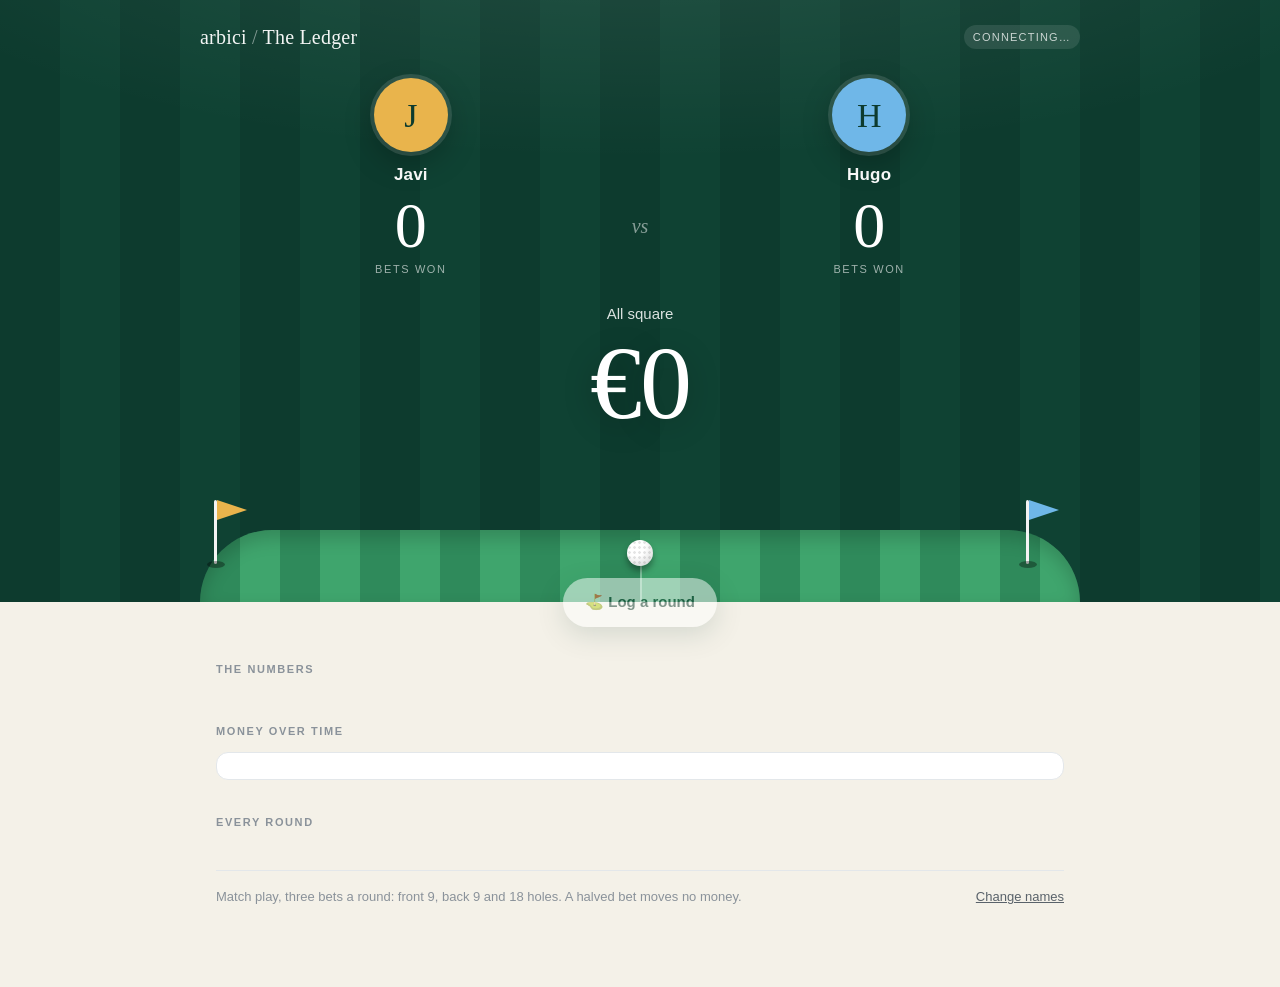
==== commit 0757bd68: "Golf ledger: match play, each bet is a winner and holes up Co-Authored-By: Claude Opus 5.5 <noreply@" ====
--- a/golf/index.html
+++ b/golf/index.html
@@ -155,15 +155,22 @@
   input[readonly]{background:#eef0f2;color:var(--mid)}
   .f{margin:0 0 14px}
   .two{display:grid;grid-template-columns:1fr 1fr;gap:10px}
-  .sheet{display:grid;grid-template-columns:62px 1fr 1fr 92px;gap:6px;align-items:center}
-  .sheet .lab{margin:0;font-size:11px}
-  .sheet .colh{text-align:center;white-space:nowrap;overflow:hidden;text-overflow:ellipsis}
-  .sheet input{text-align:center;padding:10px 4px}
-  .chip{border:1px solid var(--line);background:#fafafa;border-radius:10px;padding:10px 4px;font-size:13px;
-        font-weight:700;color:var(--mid);white-space:nowrap;overflow:hidden;text-overflow:ellipsis}
-  .chip.a{background:var(--a);border-color:var(--a);color:var(--green)}
-  .chip.b{background:var(--b);border-color:var(--b);color:var(--green)}
-  .chip.h{background:var(--halve);border-color:var(--halve);color:#fff}
+  .betin{border:1px solid var(--line);border-radius:12px;padding:10px;margin:0 0 8px;background:#fcfcfb}
+  .betin.miss{border-color:#e7a08f;background:#fff6f3}
+  .betin .top2{display:flex;align-items:center;justify-content:space-between;gap:8px;margin:0 0 8px}
+  .betin .lab{margin:0}
+  .step{display:flex;align-items:center;gap:6px}
+  .step button{width:34px;height:34px;border-radius:50%;border:1px solid var(--line);background:#fff;
+               font-size:18px;line-height:1;color:var(--green);padding:0}
+  .step button:disabled{opacity:.35;cursor:default}
+  .step output{min-width:58px;text-align:center;font-weight:700;font-size:15px}
+  .step.off output{color:var(--light);font-weight:500}
+  .seg{display:grid;grid-template-columns:1fr 1fr 1fr;gap:6px}
+  .seg button{border:1px solid var(--line);background:#fff;border-radius:10px;padding:9px 4px;font-size:14px;
+              font-weight:600;color:var(--mid);white-space:nowrap;overflow:hidden;text-overflow:ellipsis}
+  .seg button.on.a{background:var(--a);border-color:var(--a);color:var(--green)}
+  .seg button.on.b{background:var(--b);border-color:var(--b);color:var(--green)}
+  .seg button.on.h{background:var(--halve);border-color:var(--halve);color:#fff}
   .hint{font-size:12px;color:var(--light);margin-top:8px}
   .row2{display:flex;gap:10px;justify-content:flex-end;margin-top:6px}
   .row2 .btn{box-shadow:none}
@@ -184,7 +191,6 @@
     .row{grid-template-columns:1fr;gap:0;padding:12px 12px 10px 16px}
     .date{display:flex;gap:6px;align-items:baseline;text-align:left;padding:0 0 4px}
     .date b{font-size:15px;font-family:var(--sans);font-weight:600;color:var(--mid)}
-    .sheet{grid-template-columns:56px 1fr 1fr 80px}
   }
   @media (prefers-reduced-motion:reduce){
     *{animation:none!important;transition:none!important}
@@ -244,7 +250,7 @@
   <ul class="log" id="log"></ul>
 
   <div class="foot">
-    <span>Three bets a round: front 9, back 9 and 18 holes. Lower score wins each one, and a halved bet moves no money.</span>
+    <span>Match play, three bets a round: front 9, back 9 and 18 holes. A halved bet moves no money.</span>
     <button id="editnames" disabled>Change names</button>
   </div>
 </main>
@@ -258,30 +264,8 @@
       <div><label for="gstake">€ per bet</label><input type="number" id="gstake" min="0" step="1" inputmode="decimal" placeholder="10"></div>
     </div>
     <div class="f"><label for="gcourse">Course</label><input id="gcourse" maxlength="60" placeholder="Where did it happen?"></div>
-    <div class="f">
-      <div class="sheet" id="sheet">
-        <span></span>
-        <span class="lab colh lna">Javi</span>
-        <span class="lab colh lnb">Hugo</span>
-        <span class="lab colh">Won by</span>
-
-        <span class="lab">Front 9</span>
-        <input type="number" id="front_a" min="1" max="99" inputmode="numeric" aria-label="Front 9 strokes, player one">
-        <input type="number" id="front_b" min="1" max="99" inputmode="numeric" aria-label="Front 9 strokes, player two">
-        <button type="button" class="chip h" data-seg="front">Halved</button>
-
-        <span class="lab">Back 9</span>
-        <input type="number" id="back_a" min="1" max="99" inputmode="numeric" aria-label="Back 9 strokes, player one">
-        <input type="number" id="back_b" min="1" max="99" inputmode="numeric" aria-label="Back 9 strokes, player two">
-        <button type="button" class="chip h" data-seg="back">Halved</button>
-
-        <span class="lab">18 holes</span>
-        <input type="number" id="total_a" min="1" max="199" inputmode="numeric" aria-label="18 hole strokes, player one">
-        <input type="number" id="total_b" min="1" max="199" inputmode="numeric" aria-label="18 hole strokes, player two">
-        <button type="button" class="chip h" data-seg="total">Halved</button>
-      </div>
-      <div class="hint">18 holes adds up the two nines. Each winner is picked from the scores; tap it to change.</div>
-    </div>
+    <div id="betsin"></div>
+    <div class="hint" id="betshint" style="margin:0 0 14px">18 holes fills in from the two nines. Change it if the match ended early.</div>
     <div class="f"><label for="gnote">Trash talk (optional)</label><input id="gnote" maxlength="120" placeholder="Three-putted the 18th. Twice."></div>
     <div class="row2">
       <button type="button" class="btn cancel" data-close>Cancel</button>
@@ -309,8 +293,8 @@
 // Shared state lives at /golf in the same Firebase project as the Queensland pages:
 //   golf/players = { a: "Javi", b: "Hugo" }
 //   golf/entries/<id> = { date, course, stake, note, created,
-//                         front: {a, b, w}, back: {a, b, w}, total: {a, b, w} }
-// a/b are strokes (optional), w is the winner of that bet: "a" | "b" | "h" (halved).
+//                         front: {w, m}, back: {w, m}, total: {w, m} }
+// Match play. w is the winner of that bet: "a" | "b" | "h" (halved); m is holes up (0 when halved).
 // stake is the amount on each of the three bets.
 // Open with ?demo to see the page filled with sample rounds (nothing is saved).
 import { connect } from '../queensland/firebase-config.js';
@@ -342,7 +326,7 @@
   const list = Object.entries(entries).map(([id, e]) => ({ id, ...e }))
     .sort((x, y) => (x.date || '').localeCompare(y.date || '') || (x.created || 0) - (y.created || 0));
   const s = { list, games: list.length, bets: { a: 0, b: 0 }, halves: 0, seg: {}, sweeps: { a: 0, b: 0 },
-              best: { a: null, b: null }, strokes: { a: [], b: [] }, series: [0], streak: null };
+              big: { a: null, b: null }, series: [0], streak: null };
   SEGS.forEach(([k]) => s.seg[k] = { a: 0, b: 0, h: 0 });
   let bal = 0, run = null;
   for (const e of list) {
@@ -358,10 +342,9 @@
     const tw = e.total?.w;
     if (tw === 'a' || tw === 'b') run = run && run.k === tw ? { k: tw, n: run.n + 1 } : { k: tw, n: 1 };
     else run = null;
-    for (const k of ['a', 'b']) {
-      const v = +e.total?.[k];
-      if (v > 0) { s.strokes[k].push(v); if (s.best[k] === null || v < s.best[k]) s.best[k] = v; }
-    }
+    // biggest 18-hole win for each player
+    const tm = +e.total?.m || 0;
+    if ((tw === 'a' || tw === 'b') && (!s.big[tw] || tm > s.big[tw].m)) s.big[tw] = { m: tm, e };
     e._net = net(e);
     bal += e._net;
     s.series.push(bal);
@@ -444,7 +427,9 @@
 }
 
 function paintTiles(s) {
-  const avg = k => s.strokes[k].length ? (s.strokes[k].reduce((x, y) => x + y, 0) / s.strokes[k].length).toFixed(1) : '·';
+  const big = k => s.big[k]
+    ? [`<span class="dot ${k}"></span>${s.big[k].m} up`, `${esc(nm(k))}, ${esc(s.big[k].e.course || fmtDate(s.big[k].e.date))}`]
+    : [`<span class="dot ${k}"></span>·`, `${esc(nm(k))}, no 18 won yet`];
   const rec = k => {
     const r = s.seg[k], l = lead(r.a, r.b);
     return [`<span class="dot a"></span>${r.a} - ${r.b}<span class="dot b" style="margin:0 0 0 6px"></span>`,
@@ -460,8 +445,8 @@
     ['18 holes', ...rec('total')],
     ['Hot streak', streak, s.streak ? `${esc(nm(s.streak.k))} winning the 18` : 'nobody on a run'],
     ['Clean sweeps', `<span class="dot a"></span>${s.sweeps.a} · <span class="dot b"></span>${s.sweeps.b}`, 'all three bets in one round'],
-    ['Best 18', `<span class="dot a"></span>${s.best.a ?? '·'}`, `${esc(nm('a'))}, avg ${avg('a')}`],
-    ['Best 18', `<span class="dot b"></span>${s.best.b ?? '·'}`, `${esc(nm('b'))}, avg ${avg('b')}`],
+    ['Biggest 18 win', ...big('a')],
+    ['Biggest 18 win', ...big('b')],
   ];
   $('tiles').innerHTML = tiles.map(([k, v, sub]) =>
     `<div class="tile"><div class="k">${k}</div><div class="v num">${v}</div><div class="s">${sub}</div></div>`).join('');
@@ -518,10 +503,8 @@
       : `<span class="pill ${n > 0 ? 'a' : 'b'}">${esc(nm(n > 0 ? 'a' : 'b'))} +${eur(n)}</span>`;
     const bets = SEGS.map(([k, label]) => {
       const b = e[k] || {}, w = b.w || 'h';
-      const sa = b.a ? (w === 'a' ? `<b>${esc(b.a)}</b>` : esc(b.a)) : '';
-      const sb = b.b ? (w === 'b' ? `<b>${esc(b.b)}</b>` : esc(b.b)) : '';
-      const sc = sa || sb ? `${sa || '·'} v ${sb || '·'}` : (w === 'h' ? '' : st ? '+' + eur(st) : '');
-      return `<div class="bet ${w}"><div class="lbl">${label}</div><div class="who">${w === 'h' ? 'Halved' : esc(nm(w))}</div><div class="sc num">${sc || '&nbsp;'}</div></div>`;
+      const sc = w === 'h' ? 'all square' : `<b>${+b.m || 1} up</b>${st ? ' · ' + eur(st) : ''}`;
+      return `<div class="bet ${w}"><div class="lbl">${label}</div><div class="who">${w === 'h' ? 'Halved' : esc(nm(w))}</div><div class="sc num">${sc}</div></div>`;
     }).join('');
     const del = db || DEMO ? `<button class="del" data-del="${esc(e.id)}">remove</button>` : '';
     return `<li class="row ${n > 0 ? 'wa' : n < 0 ? 'wb' : ''}">${date}<div class="mid">
@@ -583,37 +566,54 @@
 // ---------- log a round ----------
 document.querySelectorAll('[data-close]').forEach(b => b.addEventListener('click', () => b.closest('dialog').close()));
 
-const CYCLE = { a: 'b', b: 'h', h: 'a' };
-const win = { front: 'h', back: 'h', total: 'h' };
-const touched = { front: false, back: false, total: false };
-const chip = k => document.querySelector(`.chip[data-seg="${k}"]`);
-const val = id => +$(id).value || 0;
-
-function paintChip(k) {
-  const c = chip(k);
-  c.className = 'chip ' + win[k];
-  c.textContent = win[k] === 'h' ? 'Halved' : nm(win[k]);
-}
-function recalc() {
-  // 18 holes is the sum of the nines when all four are filled; otherwise typed by hand.
-  const all = ['front_a', 'front_b', 'back_a', 'back_b'].every(id => val(id));
-  for (const p of ['a', 'b']) {
-    const t = $('total_' + p);
-    t.readOnly = all;
-    if (all) t.value = val('front_' + p) + val('back_' + p);
-  }
+// Each bet needs a winner (or halved) and, if someone won, by how many holes.
+const MAX = { front: 9, back: 9, total: 18 };
+const bet = {};
+let totalTouched = false;
+const block = k => document.querySelector(`.betin[data-seg="${k}"]`);
+
+$('betsin').innerHTML = SEGS.map(([k, label]) => `
+  <div class="betin" data-seg="${k}">
+    <div class="top2"><span class="lab">${label}</span>
+      <div class="step"><button type="button" data-d="-1" aria-label="One hole fewer">−</button><output></output><button type="button" data-d="1" aria-label="One hole more">+</button></div>
+    </div>
+    <div class="seg">
+      <button type="button" data-w="a" class="a lna">${esc(nm('a'))}</button>
+      <button type="button" data-w="h" class="h">Halved</button>
+      <button type="button" data-w="b" class="b lnb">${esc(nm('b'))}</button>
+    </div>
+  </div>`).join('');
+
+function paintBets() {
   for (const [k] of SEGS) {
-    if (touched[k]) continue;
-    const a = val(k + '_a'), b = val(k + '_b');
-    if (a && b) win[k] = a < b ? 'a' : b < a ? 'b' : 'h';
-    paintChip(k);
-  }
-}
-document.querySelectorAll('#sheet input').forEach(i => i.addEventListener('input', recalc));
-document.querySelectorAll('.chip').forEach(c => c.addEventListener('click', () => {
-  const k = c.dataset.seg;
-  win[k] = CYCLE[win[k]]; touched[k] = true; paintChip(k);
-}));
+    const { w, m } = bet[k], el = block(k), won = w === 'a' || w === 'b';
+    el.querySelectorAll('.seg button').forEach(b => b.classList.toggle('on', b.dataset.w === w));
+    el.querySelector('.step').classList.toggle('off', !won);
+    el.querySelector('output').textContent = won ? `${m} up` : w === 'h' ? 'all square' : 'who won?';
+    const [minus, plus] = el.querySelectorAll('.step button');
+    minus.disabled = !won || m <= 1;
+    plus.disabled = !won || m >= MAX[k];
+  }
+}
+// The 18 is the two nines added up (holes up on the front, plus or minus the back),
+// until someone sets it by hand, e.g. when the match finished before the 18th.
+function suggestTotal() {
+  if (totalTouched) return;
+  const f = bet.front, b = bet.back;
+  if (!f.w || !b.w) return;
+  const sgn = w => w === 'a' ? 1 : w === 'b' ? -1 : 0;
+  const n = sgn(f.w) * f.m + sgn(b.w) * b.m;
+  bet.total = { w: n > 0 ? 'a' : n < 0 ? 'b' : 'h', m: Math.max(1, Math.abs(n)) };
+  block('total').classList.remove('miss');
+}
+$('betsin').addEventListener('click', ev => {
+  const btn = ev.target.closest('button'); if (!btn) return;
+  const k = btn.closest('.betin').dataset.seg;
+  if (btn.dataset.w) { bet[k].w = btn.dataset.w; btn.closest('.betin').classList.remove('miss'); }
+  if (btn.dataset.d) bet[k].m = Math.min(MAX[k], Math.max(1, bet[k].m + +btn.dataset.d));
+  if (k === 'total') totalTouched = true; else suggestTotal();
+  paintBets();
+});
 
 $('addgame').addEventListener('click', () => {
   const prev = crunch().list.pop();
@@ -621,19 +621,18 @@
   $('gdate').value = today();
   $('gstake').value = prev?.stake ?? '';
   $('gcourse').value = prev?.course || '';
-  for (const [k] of SEGS) { win[k] = 'h'; touched[k] = false; }
-  recalc();
+  for (const [k] of SEGS) { bet[k] = { w: null, m: 1 }; block(k).classList.remove('miss'); }
+  totalTouched = false;
+  paintBets();
   $('dgame').showModal();
 });
 $('fgame').addEventListener('submit', async ev => {
   ev.preventDefault();
+  const missing = SEGS.filter(([k]) => !bet[k].w);
+  if (missing.length) { missing.forEach(([k]) => block(k).classList.add('miss')); return; }
   const e = { date: $('gdate').value || today(), course: $('gcourse').value.trim(),
               stake: Math.max(0, +$('gstake').value || 0), note: $('gnote').value.trim(), created: Date.now() };
-  for (const [k] of SEGS) {
-    e[k] = { w: win[k] };
-    if (val(k + '_a')) e[k].a = val(k + '_a');
-    if (val(k + '_b')) e[k].b = val(k + '_b');
-  }
+  for (const [k] of SEGS) e[k] = { w: bet[k].w, m: bet[k].w === 'h' ? 0 : bet[k].m };
   if (await write('entries/' + newId(), e)) {
     $('dgame').close();
     const n = net(e);
@@ -660,22 +659,21 @@
 }
 
 if (DEMO) {
-  const r = (date, course, stake, fa, fb, ba, bb, note) => {
-    const w = (x, y) => x < y ? 'a' : y < x ? 'b' : 'h';
-    return { date, course, stake, note, created: Date.parse(date),
-      front: { a: fa, b: fb, w: w(fa, fb) }, back: { a: ba, b: bb, w: w(ba, bb) },
-      total: { a: fa + ba, b: fb + bb, w: w(fa + ba, fb + bb) } };
+  // front and back as signed holes up (+ Javi, - Hugo, 0 halved); the 18 is their sum
+  const r = (date, course, stake, f, b, note) => {
+    const bet = n => ({ w: n > 0 ? 'a' : n < 0 ? 'b' : 'h', m: Math.abs(n) });
+    return { date, course, stake, note, created: Date.parse(date), front: bet(f), back: bet(b), total: bet(f + b) };
   };
   entries = {
-    g1: r('2026-04-12', 'Golfclub Wannsee', 10, 46, 49, 48, 50, 'Beginner’s luck, apparently.'),
-    g2: r('2026-04-26', 'Berliner GC Stolper Heide', 10, 47, 45, 50, 47),
-    g3: r('2026-05-10', 'Golfclub Wannsee', 10, 44, 46, 47, 45, 'Nobody wanted to putt.'),
-    g4: r('2026-05-31', 'Motzener See', 15, 43, 47, 46, 48),
-    g5: r('2026-06-14', 'Motzener See', 15, 45, 44, 45, 49, 'Lost four balls in the lake. Still won.'),
-    g6: r('2026-07-05', 'Golfclub Wannsee', 10, 48, 45, 48, 45),
-    g7: r('2026-08-02', 'Bad Saarow Faldo', 20, 43, 47, 45, 47, 'Birdie on 17. Unbearable afterwards.'),
-    g8: r('2026-08-30', 'Golfclub Wannsee', 10, 44, 44, 43, 48),
-    g9: r('2026-09-20', 'Motzener See', 10, 46, 45, 44, 48),
+    g1: r('2026-04-12', 'Golfclub Wannsee', 10, 2, 1, 'Beginner’s luck, apparently.'),
+    g2: r('2026-04-26', 'Berliner GC Stolper Heide', 10, -1, -2),
+    g3: r('2026-05-10', 'Golfclub Wannsee', 10, 2, -2, 'Nobody wanted to putt.'),
+    g4: r('2026-05-31', 'Motzener See', 15, 3, 1),
+    g5: r('2026-06-14', 'Motzener See', 15, -1, 3, 'Lost four balls in the lake. Still won.'),
+    g6: r('2026-07-05', 'Golfclub Wannsee', 10, -2, -3),
+    g7: r('2026-08-02', 'Bad Saarow Faldo', 20, 4, 2, 'Birdie on 17. Unbearable afterwards.'),
+    g8: r('2026-08-30', 'Golfclub Wannsee', 10, 0, 4),
+    g9: r('2026-09-20', 'Motzener See', 10, -1, 2),
   };
   ready('demo, not saving', 'down', true);
   paint();
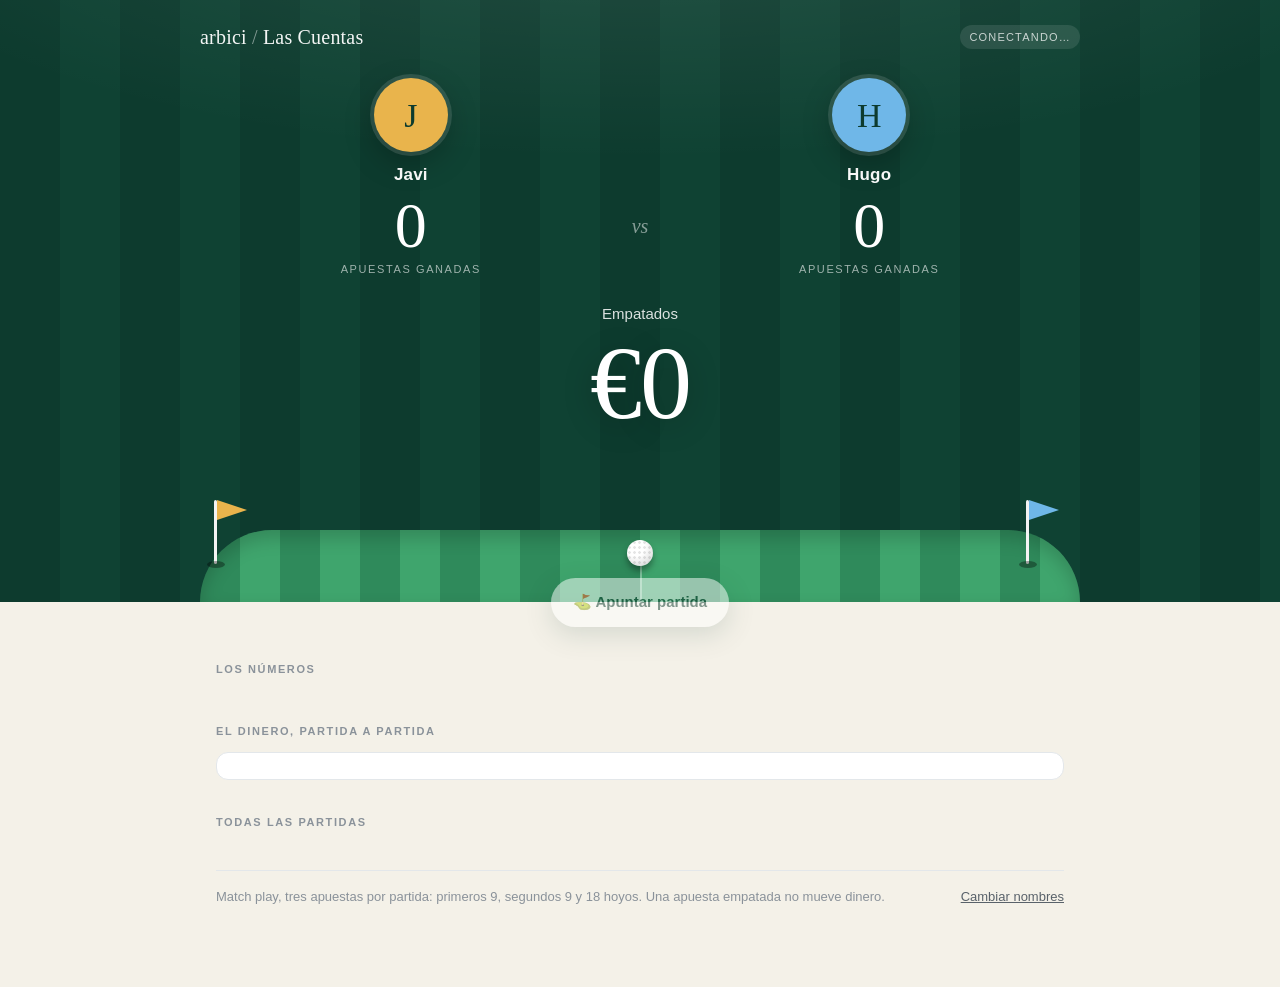
==== commit 4c40fef4: "Golf ledger: whole page in Spanish, renamed Las Cuentas Co-Authored-By: Claude Opus 5.5 <noreply@ant" ====
--- a/golf/index.html
+++ b/golf/index.html
@@ -1,10 +1,10 @@
 <!DOCTYPE html>
-<html lang="en">
+<html lang="es">
 <head>
 <meta charset="utf-8">
 <meta name="viewport" content="width=device-width, initial-scale=1, viewport-fit=cover">
 <meta name="theme-color" content="#0d3b2e">
-<title>The Ledger</title>
+<title>Las Cuentas</title>
 <link rel="icon" href="data:image/svg+xml,<svg xmlns='http://www.w3.org/2000/svg' viewBox='0 0 100 100'><text y='.9em' font-size='90'>⛳</text></svg>">
 <style>
   :root{ color-scheme: light;
@@ -30,6 +30,7 @@
         padding:22px 16px 0}
   .top{max-width:880px;margin:0 auto;display:flex;align-items:center;justify-content:space-between;gap:12px}
   .brand{font-family:var(--serif);font-size:20px;letter-spacing:.2px;opacity:.95}
+  .brand{white-space:nowrap}
   .brand a{color:inherit;text-decoration:none}
   .conn{font-size:11px;letter-spacing:1.2px;text-transform:uppercase;padding:4px 9px;border-radius:99px;
         background:rgba(255,255,255,.10);color:rgba(255,255,255,.75);white-space:nowrap}
@@ -186,6 +187,7 @@
   @media (max-width:640px){
     .tiles{grid-template-columns:1fr 1fr}
     .wins{font-size:52px}
+    .brand{font-size:17px}
     .avatar{width:62px;height:62px;font-size:28px}
     .vs{padding-bottom:34px}
     .row{grid-template-columns:1fr;gap:0;padding:12px 12px 10px 16px}
@@ -201,26 +203,26 @@
 
 <header class="hero">
   <div class="top">
-    <div class="brand"><a href="../">arbici</a> <span style="opacity:.5">/</span> The Ledger</div>
-    <div class="conn" id="conn">connecting…</div>
+    <div class="brand"><a href="../">arbici</a> <span style="opacity:.5">/</span> Las Cuentas</div>
+    <div class="conn" id="conn">conectando…</div>
   </div>
 
   <div class="face">
     <div class="player a">
       <div class="avatar"><span id="ia">J</span></div>
       <div class="pname" id="na">Javi</div>
-      <div class="wins num" id="wa">0<small>bets won</small></div>
+      <div class="wins num" id="wa">0<small>apuestas ganadas</small></div>
     </div>
     <div class="vs">vs</div>
     <div class="player b">
       <div class="avatar"><span id="ib">H</span></div>
       <div class="pname" id="nb">Hugo</div>
-      <div class="wins num" id="wb">0<small>bets won</small></div>
+      <div class="wins num" id="wb">0<small>apuestas ganadas</small></div>
     </div>
   </div>
 
   <div class="owe">
-    <div class="who" id="owewho">All square</div>
+    <div class="who" id="owewho">Empatados</div>
     <div class="amt num even" id="oweamt">€0</div>
     <div class="quip" id="quip"></div>
   </div>
@@ -235,41 +237,40 @@
 
 <main class="page">
   <div class="actions">
-    <button class="btn primary" id="addgame" disabled>⛳ Log a round</button>
+    <button class="btn primary" id="addgame" disabled>⛳ Apuntar partida</button>
   </div>
 
   <div id="shoutslot"></div>
 
-  <h2>The numbers</h2>
+  <h2>Los números</h2>
   <div class="tiles" id="tiles"></div>
 
-  <h2>Money over time</h2>
+  <h2>El dinero, partida a partida</h2>
   <div class="chart" id="chart"></div>
 
-  <h2>Every round</h2>
+  <h2>Todas las partidas</h2>
   <ul class="log" id="log"></ul>
 
   <div class="foot">
-    <span>Match play, three bets a round: front 9, back 9 and 18 holes. A halved bet moves no money.</span>
-    <button id="editnames" disabled>Change names</button>
+    <span>Match play, tres apuestas por partida: primeros 9, segundos 9 y 18 hoyos. Una apuesta empatada no mueve dinero.</span>
+    <button id="editnames" disabled>Cambiar nombres</button>
   </div>
 </main>
 
 <!-- log a round -->
 <dialog id="dgame">
   <form class="dlg" method="dialog" id="fgame">
-    <h3>Log a round</h3>
+    <h3>Apuntar partida</h3>
     <div class="two f">
-      <div><label for="gdate">Date</label><input type="date" id="gdate" required></div>
-      <div><label for="gstake">€ per bet</label><input type="number" id="gstake" min="0" step="1" inputmode="decimal" placeholder="10"></div>
+      <div><label for="gdate">Fecha</label><input type="date" id="gdate" required></div>
+      <div><label for="gstake">€ por apuesta</label><input type="number" id="gstake" min="0" step="1" inputmode="decimal" placeholder="10"></div>
     </div>
-    <div class="f"><label for="gcourse">Course</label><input id="gcourse" maxlength="60" placeholder="Where did it happen?"></div>
     <div id="betsin"></div>
-    <div class="hint" id="betshint" style="margin:0 0 14px">18 holes fills in from the two nines. Change it if the match ended early.</div>
-    <div class="f"><label for="gnote">Trash talk (optional)</label><input id="gnote" maxlength="120" placeholder="Three-putted the 18th. Twice."></div>
+    <div class="hint" id="betshint" style="margin:0 0 14px">Los 18 hoyos salen de sumar las dos vueltas. Cámbialo si el partido acabó antes.</div>
+    <div class="f"><label for="gnote">Pique (opcional)</label><input id="gnote" maxlength="120" placeholder="Tres putts en el 18. Dos veces."></div>
     <div class="row2">
-      <button type="button" class="btn cancel" data-close>Cancel</button>
-      <button type="submit" class="btn go">Save round</button>
+      <button type="button" class="btn cancel" data-close>Cancelar</button>
+      <button type="submit" class="btn go">Guardar partida</button>
     </div>
   </form>
 </dialog>
@@ -277,14 +278,14 @@
 <!-- names -->
 <dialog id="dnames">
   <form class="dlg" method="dialog" id="fnames">
-    <h3>Who's playing</h3>
+    <h3>Quién juega</h3>
     <div class="two f">
-      <div><label for="xna"><span class="dot a"></span>Gold</label><input id="xna" maxlength="16" required></div>
-      <div><label for="xnb"><span class="dot b"></span>Blue</label><input id="xnb" maxlength="16" required></div>
+      <div><label for="xna"><span class="dot a"></span>Oro</label><input id="xna" maxlength="16" required></div>
+      <div><label for="xnb"><span class="dot b"></span>Azul</label><input id="xnb" maxlength="16" required></div>
     </div>
     <div class="row2">
-      <button type="button" class="btn cancel" data-close>Cancel</button>
-      <button type="submit" class="btn go">Save</button>
+      <button type="button" class="btn cancel" data-close>Cancelar</button>
+      <button type="submit" class="btn go">Guardar</button>
     </div>
   </form>
 </dialog>
@@ -292,7 +293,7 @@
 <script type="module">
 // Shared state lives at /golf in the same Firebase project as the Queensland pages:
 //   golf/players = { a: "Javi", b: "Hugo" }
-//   golf/entries/<id> = { date, course, stake, note, created,
+//   golf/entries/<id> = { date, stake, note, created,
 //                         front: {w, m}, back: {w, m}, total: {w, m} }
 // Match play. w is the winner of that bet: "a" | "b" | "h" (halved); m is holes up (0 when halved).
 // stake is the amount on each of the three bets.
@@ -301,7 +302,7 @@
 
 const $ = id => document.getElementById(id);
 const DEMO = new URLSearchParams(location.search).has('demo');
-const SEGS = [['front', 'Front 9'], ['back', 'Back 9'], ['total', '18 holes']];
+const SEGS = [['front', 'Primeros 9'], ['back', 'Segundos 9'], ['total', '18 hoyos']];
 const DEFAULT_NAMES = { a: 'Javi', b: 'Hugo' };
 let db = null, api = null;
 let players = { ...DEFAULT_NAMES };
@@ -313,6 +314,7 @@
 const other = k => k === 'a' ? 'b' : 'a';
 const today = () => new Date().toISOString().slice(0, 10);
 const nm = k => players[k] || DEFAULT_NAMES[k];
+const emp = n => n === 1 ? '1 empatada' : n + ' empatadas';
 const lead = (x, y) => x > y ? 'a' : y > x ? 'b' : null;
 
 // Net money for one round, from player a's side: + means b owes a.
@@ -356,19 +358,19 @@
 
 // ---------- quips ----------
 function quip(s) {
-  if (!s.games) return 'No rounds yet. Somebody book a tee time.';
+  if (!s.games) return 'Aún no hay partidas. Que alguien reserve salida.';
   const last = s.list[s.list.length - 1];
   const ws = SEGS.map(([k]) => last[k]?.w);
   const swept = ws.every(w => w === 'a') ? 'a' : ws.every(w => w === 'b') ? 'b' : null;
   const up = s.balance > 0 ? 'a' : s.balance < 0 ? 'b' : null;
   const amt = Math.abs(s.balance);
   const pick = [
-    swept && `${nm(swept)} took all three bets last time. Brutal.`,
-    s.streak && s.streak.n >= 3 && `${nm(s.streak.k)} has won the 18 ${s.streak.n} times in a row. Somebody stop this.`,
-    !up && 'Dead even. The next round is for everything.',
-    up && amt >= 100 && `${nm(other(up))}, that is a lot of range balls.`,
-    up && amt >= 50 && `${nm(up)} is ordering the expensive beer.`,
-    up && `${nm(other(up))} buys the first round at the clubhouse.`,
+    swept && `${nm(swept)} se llevó las tres apuestas la última vez. Brutal.`,
+    s.streak && s.streak.n >= 3 && `${nm(s.streak.k)} ha ganado el 18 ${s.streak.n} veces seguidas. Que alguien lo pare.`,
+    !up && 'Empate total. La próxima partida lo decide todo.',
+    up && amt >= 100 && `${nm(other(up))}, eso son muchas bolas de prácticas.`,
+    up && amt >= 50 && `${nm(up)} pide la cerveza cara.`,
+    up && `${nm(other(up))} paga la primera ronda en la casa club.`,
   ].filter(Boolean);
   return pick[0];
 }
@@ -379,7 +381,7 @@
   for (const k of ['a', 'b']) {
     $('n' + k).textContent = nm(k);
     $('i' + k).textContent = (nm(k)[0] || '?').toUpperCase();
-    $('w' + k).innerHTML = s.bets[k] + '<small>bets won</small>';
+    $('w' + k).innerHTML = s.bets[k] + '<small>apuestas ganadas</small>';
     document.querySelectorAll('.ln' + k).forEach(el => el.textContent = nm(k));
     const av = document.querySelector('.player.' + k + ' .avatar');
     const leads = s.bets[k] > s.bets[other(k)];
@@ -390,10 +392,10 @@
 
   // money headline
   const amt = $('oweamt'), who = $('owewho');
-  if (s.balance === 0) { who.textContent = s.games ? 'All square' : 'Nothing on the table yet'; amt.className = 'amt num even'; amt.textContent = '€0'; }
+  if (s.balance === 0) { who.textContent = s.games ? 'Empatados' : 'Todavía no hay nada en juego'; amt.className = 'amt num even'; amt.textContent = '€0'; }
   else {
     const up = s.balance > 0 ? 'a' : 'b';
-    who.innerHTML = `<b>${esc(nm(other(up)))}</b> owes <b>${esc(nm(up))}</b>`;
+    who.innerHTML = `<b>${esc(nm(other(up)))}</b> le debe a <b>${esc(nm(up))}</b>`;
     amt.className = 'amt num ' + up;
     countTo(amt, lastBalance === null ? 0 : Math.abs(lastBalance), Math.abs(s.balance));
   }
@@ -428,25 +430,25 @@
 
 function paintTiles(s) {
   const big = k => s.big[k]
-    ? [`<span class="dot ${k}"></span>${s.big[k].m} up`, `${esc(nm(k))}, ${esc(s.big[k].e.course || fmtDate(s.big[k].e.date))}`]
-    : [`<span class="dot ${k}"></span>·`, `${esc(nm(k))}, no 18 won yet`];
+    ? [`<span class="dot ${k}"></span>${s.big[k].m} arriba`, `${esc(nm(k))}, ${esc(fmtDate(s.big[k].e.date))}`]
+    : [`<span class="dot ${k}"></span>·`, `${esc(nm(k))}, aún sin ganar un 18`];
   const rec = k => {
     const r = s.seg[k], l = lead(r.a, r.b);
     return [`<span class="dot a"></span>${r.a} - ${r.b}<span class="dot b" style="margin:0 0 0 6px"></span>`,
-            l ? `${esc(nm(l))} leads${r.h ? `, ${r.h} halved` : ''}` : s.games ? `level${r.h ? `, ${r.h} halved` : ''}` : 'no rounds yet'];
+            l ? `${esc(nm(l))} va ganando${r.h ? ', ' + emp(r.h) : ''}` : s.games ? `igualados${r.h ? ', ' + emp(r.h) : ''}` : 'sin partidas aún'];
   };
   const streak = s.streak
     ? `<span class="dot ${s.streak.k}"></span>${s.streak.n}${s.streak.n >= 3 ? ' 🔥' : ''}`
     : '·';
   const tiles = [
-    ['Rounds', s.games, `${s.games * 3} bets, ${s.halves} halved`],
-    ['Front 9', ...rec('front')],
-    ['Back 9', ...rec('back')],
-    ['18 holes', ...rec('total')],
-    ['Hot streak', streak, s.streak ? `${esc(nm(s.streak.k))} winning the 18` : 'nobody on a run'],
-    ['Clean sweeps', `<span class="dot a"></span>${s.sweeps.a} · <span class="dot b"></span>${s.sweeps.b}`, 'all three bets in one round'],
-    ['Biggest 18 win', ...big('a')],
-    ['Biggest 18 win', ...big('b')],
+    ['Partidas', s.games, `${s.games * 3} apuestas, ${emp(s.halves)}`],
+    ['Primeros 9', ...rec('front')],
+    ['Segundos 9', ...rec('back')],
+    ['18 hoyos', ...rec('total')],
+    ['Racha', streak, s.streak ? `${esc(nm(s.streak.k))} ganando el 18` : 'nadie en racha'],
+    ['Plenos', `<span class="dot a"></span>${s.sweeps.a} · <span class="dot b"></span>${s.sweeps.b}`, 'las tres apuestas en una partida'],
+    ['Mayor paliza en 18', ...big('a')],
+    ['Mayor paliza en 18', ...big('b')],
   ];
   $('tiles').innerHTML = tiles.map(([k, v, sub]) =>
     `<div class="tile"><div class="k">${k}</div><div class="v num">${v}</div><div class="s">${sub}</div></div>`).join('');
@@ -454,7 +456,7 @@
 
 function paintChart(s) {
   const box = $('chart');
-  if (s.series.length < 2) { box.innerHTML = '<div class="empty">The line appears after the first round.</div>'; return; }
+  if (s.series.length < 2) { box.innerHTML = '<div class="empty">La línea aparece tras la primera partida.</div>'; return; }
   const W = 600, H = 200, P = 8;
   const max = Math.max(20, ...s.series.map(Math.abs));
   const x = i => P + (W - 2 * P) * i / (s.series.length - 1);
@@ -467,10 +469,10 @@
     const e = s.list[i], n = e._net;
     const c = n > 0 ? 'var(--a)' : n < 0 ? 'var(--b)' : 'var(--halve)';
     const v = s.series[i + 1];
-    return `<circle cx="${p[0]}" cy="${p[1]}" r="3.5" fill="${c}" stroke="var(--green)" stroke-width="1.2"><title>${esc(fmtDate(e.date))}: ${v === 0 ? 'even' : esc(nm(v > 0 ? 'a' : 'b')) + ' up ' + eur(v)}</title></circle>`;
+    return `<circle cx="${p[0]}" cy="${p[1]}" r="3.5" fill="${c}" stroke="var(--green)" stroke-width="1.2"><title>${esc(fmtDate(e.date))}: ${v === 0 ? 'empatados' : esc(nm(v > 0 ? 'a' : 'b')) + ' gana ' + eur(v)}</title></circle>`;
   }).join('');
   box.innerHTML = `
-    <svg viewBox="0 0 ${W} ${H}" role="img" aria-label="Running balance after each round">
+    <svg viewBox="0 0 ${W} ${H}" role="img" aria-label="Saldo acumulado tras cada partida">
       <defs>
         <clipPath id="up"><rect x="0" y="0" width="${W}" height="${H / 2}"/></clipPath>
         <clipPath id="dn"><rect x="0" y="${H / 2}" width="${W}" height="${H / 2}"/></clipPath>
@@ -484,31 +486,31 @@
       ${dots}
       <circle cx="${last[0]}" cy="${last[1]}" r="6" fill="none" stroke="var(--green)" stroke-width="1.5" opacity=".4"/>
     </svg>
-    <div class="legend"><span><span class="dot a"></span>above the line, ${esc(nm('a'))} is up</span><span><span class="dot b"></span>below, ${esc(nm('b'))} is up</span></div>`;
+    <div class="legend"><span><span class="dot a"></span>por encima, gana ${esc(nm('a'))}</span><span><span class="dot b"></span>por debajo, gana ${esc(nm('b'))}</span></div>`;
 }
 
 function fmtDate(d) {
   if (!d) return '';
-  return new Date(d + 'T12:00:00').toLocaleDateString('en-GB', { day: 'numeric', month: 'short', year: 'numeric' });
+  return new Date(d + 'T12:00:00').toLocaleDateString('es-ES', { day: 'numeric', month: 'short', year: 'numeric' });
 }
 
 function paintLog(s) {
   const log = $('log');
-  if (!s.list.length) { log.innerHTML = '<li class="empty">No rounds logged. Tap “Log a round” after your next game.</li>'; return; }
+  if (!s.list.length) { log.innerHTML = '<li class="empty">No hay partidas. Pulsa “Apuntar partida” después de jugar.</li>'; return; }
   log.innerHTML = s.list.slice().reverse().map(e => {
     const dt = new Date((e.date || today()) + 'T12:00:00');
-    const date = `<div class="date"><b>${dt.getDate()}</b><span>${dt.toLocaleDateString('en-GB', { month: 'short' })} ${String(dt.getFullYear()).slice(2)}</span></div>`;
+    const date = `<div class="date"><b>${dt.getDate()}</b><span>${dt.toLocaleDateString('es-ES', { month: 'short' })} ${String(dt.getFullYear()).slice(2)}</span></div>`;
     const st = +e.stake || 0, n = e._net;
-    const pill = n === 0 ? '<span class="pill h">Even</span>'
+    const pill = n === 0 ? '<span class="pill h">Empate</span>'
       : `<span class="pill ${n > 0 ? 'a' : 'b'}">${esc(nm(n > 0 ? 'a' : 'b'))} +${eur(n)}</span>`;
     const bets = SEGS.map(([k, label]) => {
       const b = e[k] || {}, w = b.w || 'h';
-      const sc = w === 'h' ? 'all square' : `<b>${+b.m || 1} up</b>${st ? ' · ' + eur(st) : ''}`;
-      return `<div class="bet ${w}"><div class="lbl">${label}</div><div class="who">${w === 'h' ? 'Halved' : esc(nm(w))}</div><div class="sc num">${sc}</div></div>`;
+      const sc = w === 'h' ? 'empate' : `<b>${+b.m || 1} arriba</b>${st ? ' · ' + eur(st) : ''}`;
+      return `<div class="bet ${w}"><div class="lbl">${label}</div><div class="who">${w === 'h' ? 'Empate' : esc(nm(w))}</div><div class="sc num">${sc}</div></div>`;
     }).join('');
-    const del = db || DEMO ? `<button class="del" data-del="${esc(e.id)}">remove</button>` : '';
+    const del = db || DEMO ? `<button class="del" data-del="${esc(e.id)}">borrar</button>` : '';
     return `<li class="row ${n > 0 ? 'wa' : n < 0 ? 'wb' : ''}">${date}<div class="mid">
-      <div class="head"><div class="course">${esc(e.course || 'Somewhere green')}</div>${pill}</div>
+      <div class="head"><div class="course">Partida ${s.list.indexOf(e) + 1}</div>${pill}</div>
       <div class="bets">${bets}</div>
       <div class="tail"><div class="note">${e.note ? `“${esc(e.note)}”` : ''}</div>${del}</div>
     </div></li>`;
@@ -556,8 +558,8 @@
   try { await api.set(api.ref(db, 'golf/' + path), value); shout(''); return true; }
   catch (e) {
     shout(isDenied(e)
-      ? 'Not saved: the database refused it. The Firebase rules need read and write on /golf.'
-      : 'Not saved: no connection to the database. Try again in a moment.');
+      ? 'No se ha guardado: la base de datos lo ha rechazado. Las reglas de Firebase necesitan lectura y escritura en /golf.'
+      : 'No se ha guardado: no hay conexión con la base de datos. Prueba otra vez en un momento.');
     return false;
   }
 }
@@ -575,11 +577,11 @@
 $('betsin').innerHTML = SEGS.map(([k, label]) => `
   <div class="betin" data-seg="${k}">
     <div class="top2"><span class="lab">${label}</span>
-      <div class="step"><button type="button" data-d="-1" aria-label="One hole fewer">−</button><output></output><button type="button" data-d="1" aria-label="One hole more">+</button></div>
+      <div class="step"><button type="button" data-d="-1" aria-label="Un hoyo menos">−</button><output></output><button type="button" data-d="1" aria-label="Un hoyo más">+</button></div>
     </div>
     <div class="seg">
       <button type="button" data-w="a" class="a lna">${esc(nm('a'))}</button>
-      <button type="button" data-w="h" class="h">Halved</button>
+      <button type="button" data-w="h" class="h">Empate</button>
       <button type="button" data-w="b" class="b lnb">${esc(nm('b'))}</button>
     </div>
   </div>`).join('');
@@ -589,7 +591,7 @@
     const { w, m } = bet[k], el = block(k), won = w === 'a' || w === 'b';
     el.querySelectorAll('.seg button').forEach(b => b.classList.toggle('on', b.dataset.w === w));
     el.querySelector('.step').classList.toggle('off', !won);
-    el.querySelector('output').textContent = won ? `${m} up` : w === 'h' ? 'all square' : 'who won?';
+    el.querySelector('output').textContent = won ? `${m} arriba` : w === 'h' ? 'empate' : '¿quién ganó?';
     const [minus, plus] = el.querySelectorAll('.step button');
     minus.disabled = !won || m <= 1;
     plus.disabled = !won || m >= MAX[k];
@@ -620,7 +622,6 @@
   $('fgame').reset();
   $('gdate').value = today();
   $('gstake').value = prev?.stake ?? '';
-  $('gcourse').value = prev?.course || '';
   for (const [k] of SEGS) { bet[k] = { w: null, m: 1 }; block(k).classList.remove('miss'); }
   totalTouched = false;
   paintBets();
@@ -630,7 +631,7 @@
   ev.preventDefault();
   const missing = SEGS.filter(([k]) => !bet[k].w);
   if (missing.length) { missing.forEach(([k]) => block(k).classList.add('miss')); return; }
-  const e = { date: $('gdate').value || today(), course: $('gcourse').value.trim(),
+  const e = { date: $('gdate').value || today(),
               stake: Math.max(0, +$('gstake').value || 0), note: $('gnote').value.trim(), created: Date.now() };
   for (const [k] of SEGS) e[k] = { w: bet[k].w, m: bet[k].w === 'h' ? 0 : bet[k].m };
   if (await write('entries/' + newId(), e)) {
@@ -649,7 +650,7 @@
 
 $('log').addEventListener('click', async e => {
   const b = e.target.closest('[data-del]'); if (!b) return;
-  if (confirm('Remove this round for both of you?')) await write('entries/' + b.dataset.del, null);
+  if (confirm('¿Borrar esta partida para los dos?')) await write('entries/' + b.dataset.del, null);
 });
 
 // ---------- boot ----------
@@ -660,40 +661,40 @@
 
 if (DEMO) {
   // front and back as signed holes up (+ Javi, - Hugo, 0 halved); the 18 is their sum
-  const r = (date, course, stake, f, b, note) => {
+  const r = (date, stake, f, b, note) => {
     const bet = n => ({ w: n > 0 ? 'a' : n < 0 ? 'b' : 'h', m: Math.abs(n) });
-    return { date, course, stake, note, created: Date.parse(date), front: bet(f), back: bet(b), total: bet(f + b) };
+    return { date, stake, note, created: Date.parse(date), front: bet(f), back: bet(b), total: bet(f + b) };
   };
   entries = {
-    g1: r('2026-04-12', 'Golfclub Wannsee', 10, 2, 1, 'Beginner’s luck, apparently.'),
-    g2: r('2026-04-26', 'Berliner GC Stolper Heide', 10, -1, -2),
-    g3: r('2026-05-10', 'Golfclub Wannsee', 10, 2, -2, 'Nobody wanted to putt.'),
-    g4: r('2026-05-31', 'Motzener See', 15, 3, 1),
-    g5: r('2026-06-14', 'Motzener See', 15, -1, 3, 'Lost four balls in the lake. Still won.'),
-    g6: r('2026-07-05', 'Golfclub Wannsee', 10, -2, -3),
-    g7: r('2026-08-02', 'Bad Saarow Faldo', 20, 4, 2, 'Birdie on 17. Unbearable afterwards.'),
-    g8: r('2026-08-30', 'Golfclub Wannsee', 10, 0, 4),
-    g9: r('2026-09-20', 'Motzener See', 10, -1, 2),
+    g1: r('2026-04-12', 10, 2, 1, 'Suerte del principiante, dicen.'),
+    g2: r('2026-04-26', 10, -1, -2),
+    g3: r('2026-05-10', 10, 2, -2, 'Nadie quería patear.'),
+    g4: r('2026-05-31', 15, 3, 1),
+    g5: r('2026-06-14', 15, -1, 3, 'Cuatro bolas al lago. Y aun así ganó.'),
+    g6: r('2026-07-05', 10, -2, -3),
+    g7: r('2026-08-02', 20, 4, 2, 'Birdie en el 17. Insoportable después.'),
+    g8: r('2026-08-30', 10, 0, 4),
+    g9: r('2026-09-20', 10, -1, 2),
   };
-  ready('demo, not saving', 'down', true);
+  ready('demo, no se guarda', 'down', true);
   paint();
 } else {
   paint();
   const c = await connect();
-  if (!c) { ready('offline', 'down', false); shout('Could not reach the database, so nothing can be saved right now.'); }
+  if (!c) { ready('sin conexión', 'down', false); shout('No se puede conectar con la base de datos, así que ahora mismo no se guarda nada.'); }
   else {
     ({ db, api } = c);
     api.onValue(api.ref(db, 'golf'), snap => {
       const v = snap.val() || {};
       players = { ...DEFAULT_NAMES, ...(v.players || {}) };
       entries = v.entries || {};
-      ready('live', 'live', true);
+      ready('en directo', 'live', true);
       paint();
     }, err => {
-      ready('not connected', 'down', false);
+      ready('desconectado', 'down', false);
       shout(isDenied(err)
-        ? 'The database is refusing to share /golf. The Firebase rules need read and write on /golf.'
-        : 'Lost the connection to the database.');
+        ? 'La base de datos no deja acceder a /golf. Las reglas de Firebase necesitan lectura y escritura en /golf.'
+        : 'Se ha perdido la conexión con la base de datos.');
     });
   }
 }
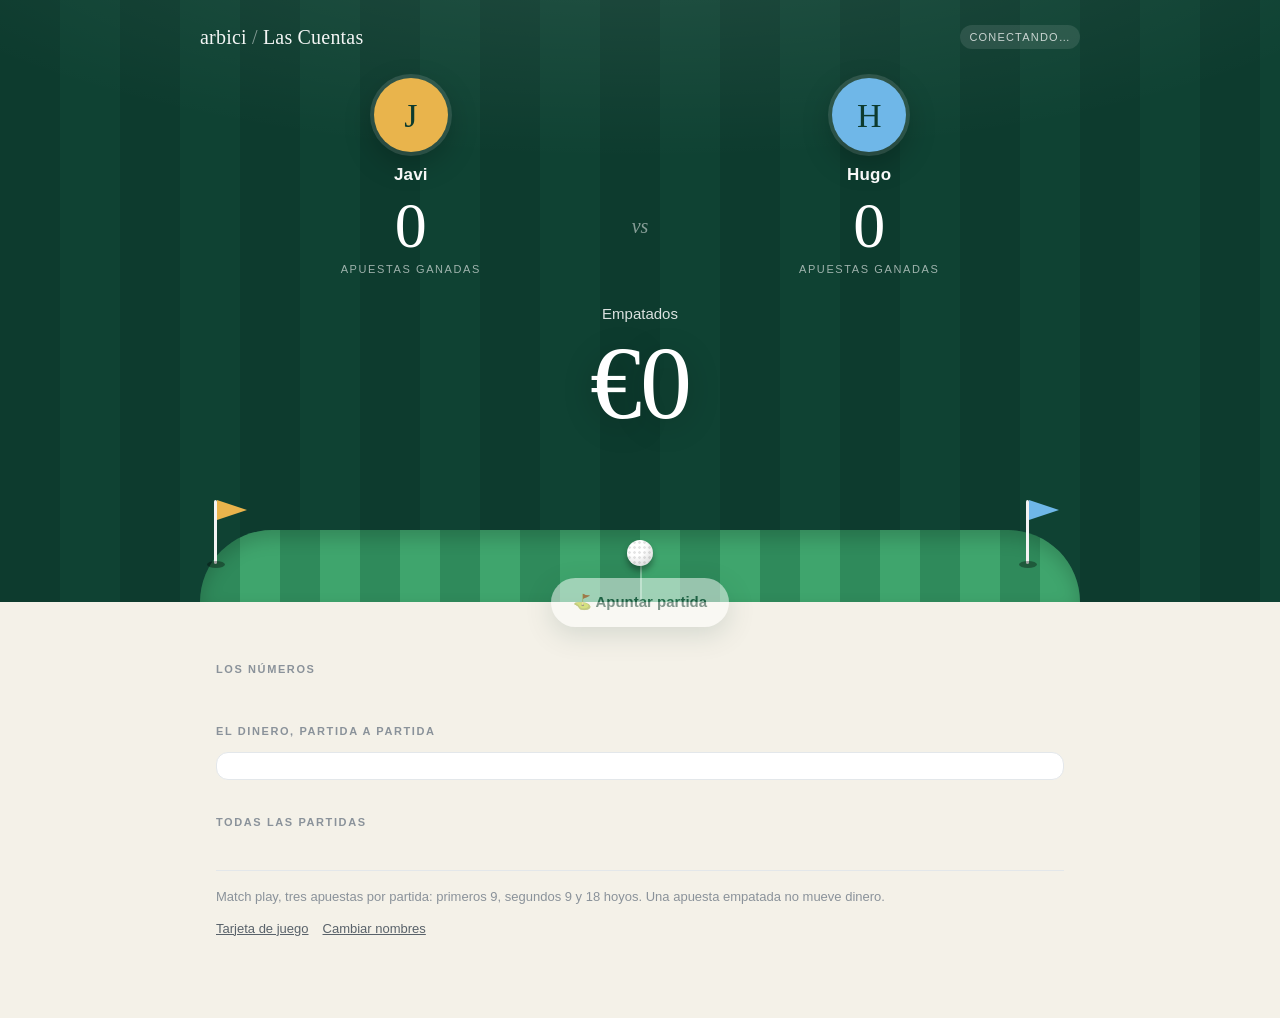
==== commit 7921a4a5: "Add Tarjeta: hole by hole scorecard for up to four players Course library with par and handicap inde" ====
--- a/golf/index.html
+++ b/golf/index.html
@@ -253,7 +253,7 @@
 
   <div class="foot">
     <span>Match play, tres apuestas por partida: primeros 9, segundos 9 y 18 hoyos. Una apuesta empatada no mueve dinero.</span>
-    <button id="editnames" disabled>Cambiar nombres</button>
+    <span><a href="./tarjeta/" style="color:var(--mid);margin-right:14px">Tarjeta de juego</a><button id="editnames" disabled>Cambiar nombres</button></span>
   </div>
 </main>
 
@@ -684,18 +684,22 @@
   if (!c) { ready('sin conexión', 'down', false); shout('No se puede conectar con la base de datos, así que ahora mismo no se guarda nada.'); }
   else {
     ({ db, api } = c);
-    api.onValue(api.ref(db, 'golf'), snap => {
-      const v = snap.val() || {};
-      players = { ...DEFAULT_NAMES, ...(v.players || {}) };
-      entries = v.entries || {};
-      ready('en directo', 'live', true);
-      paint();
-    }, err => {
+    // Only players and entries: /golf also holds the scorecard page's courses and rounds.
+    const onErr = err => {
       ready('desconectado', 'down', false);
       shout(isDenied(err)
         ? 'La base de datos no deja acceder a /golf. Las reglas de Firebase necesitan lectura y escritura en /golf.'
         : 'Se ha perdido la conexión con la base de datos.');
-    });
+    };
+    api.onValue(api.ref(db, 'golf/players'), snap => {
+      players = { ...DEFAULT_NAMES, ...(snap.val() || {}) };
+      paint();
+    }, onErr);
+    api.onValue(api.ref(db, 'golf/entries'), snap => {
+      entries = snap.val() || {};
+      ready('en directo', 'live', true);
+      paint();
+    }, onErr);
   }
 }
 </script>
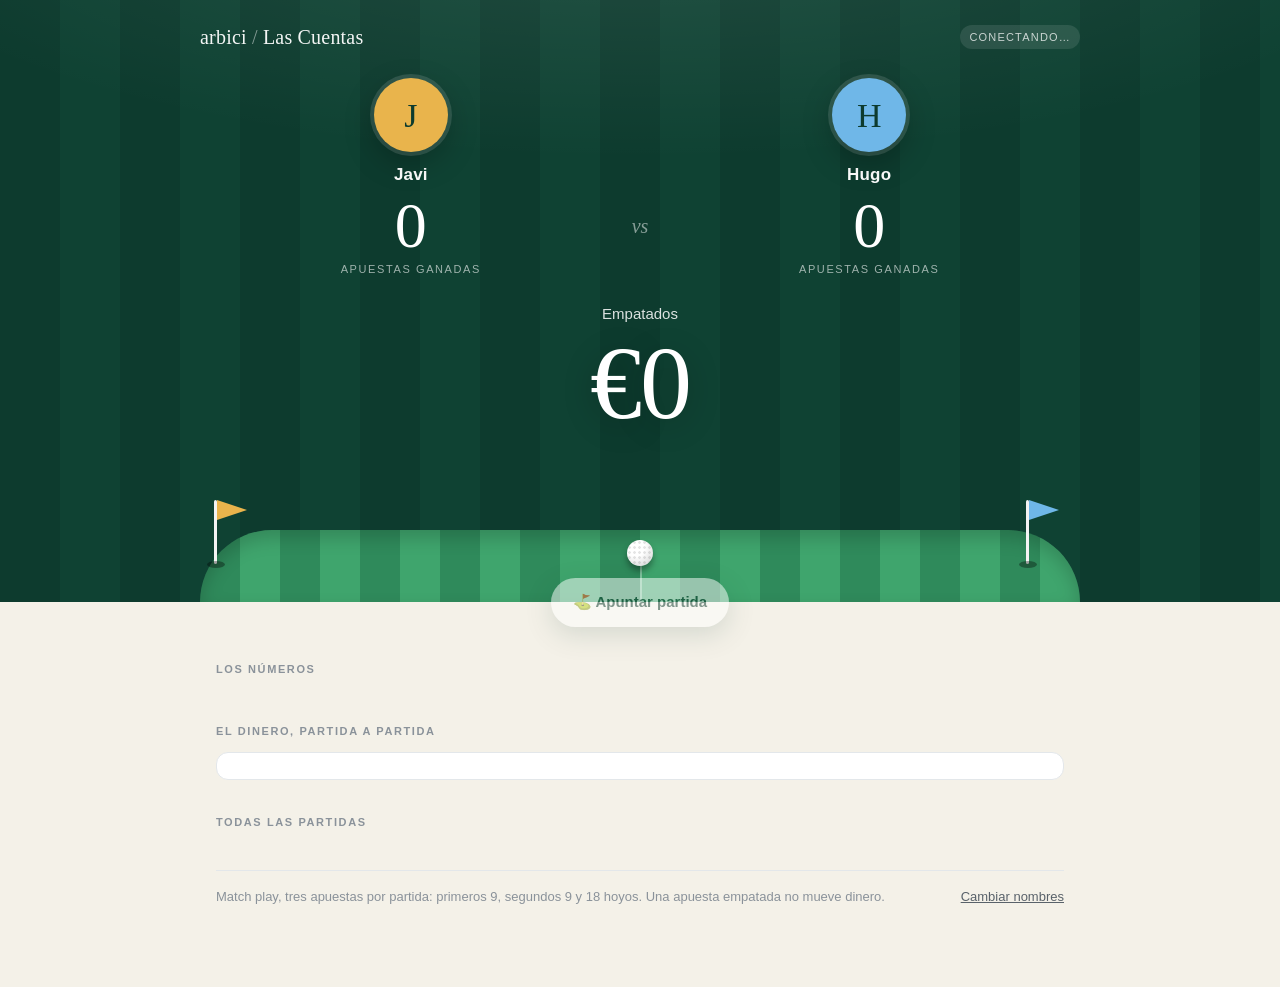
==== commit c33a1bfc: "Remove the links between Tarjeta and Las Cuentas Co-Authored-By: Claude Opus 5.5 <noreply@anthropic." ====
--- a/golf/index.html
+++ b/golf/index.html
@@ -253,7 +253,7 @@
 
   <div class="foot">
     <span>Match play, tres apuestas por partida: primeros 9, segundos 9 y 18 hoyos. Una apuesta empatada no mueve dinero.</span>
-    <span><a href="./tarjeta/" style="color:var(--mid);margin-right:14px">Tarjeta de juego</a><button id="editnames" disabled>Cambiar nombres</button></span>
+    <button id="editnames" disabled>Cambiar nombres</button>
   </div>
 </main>
 
